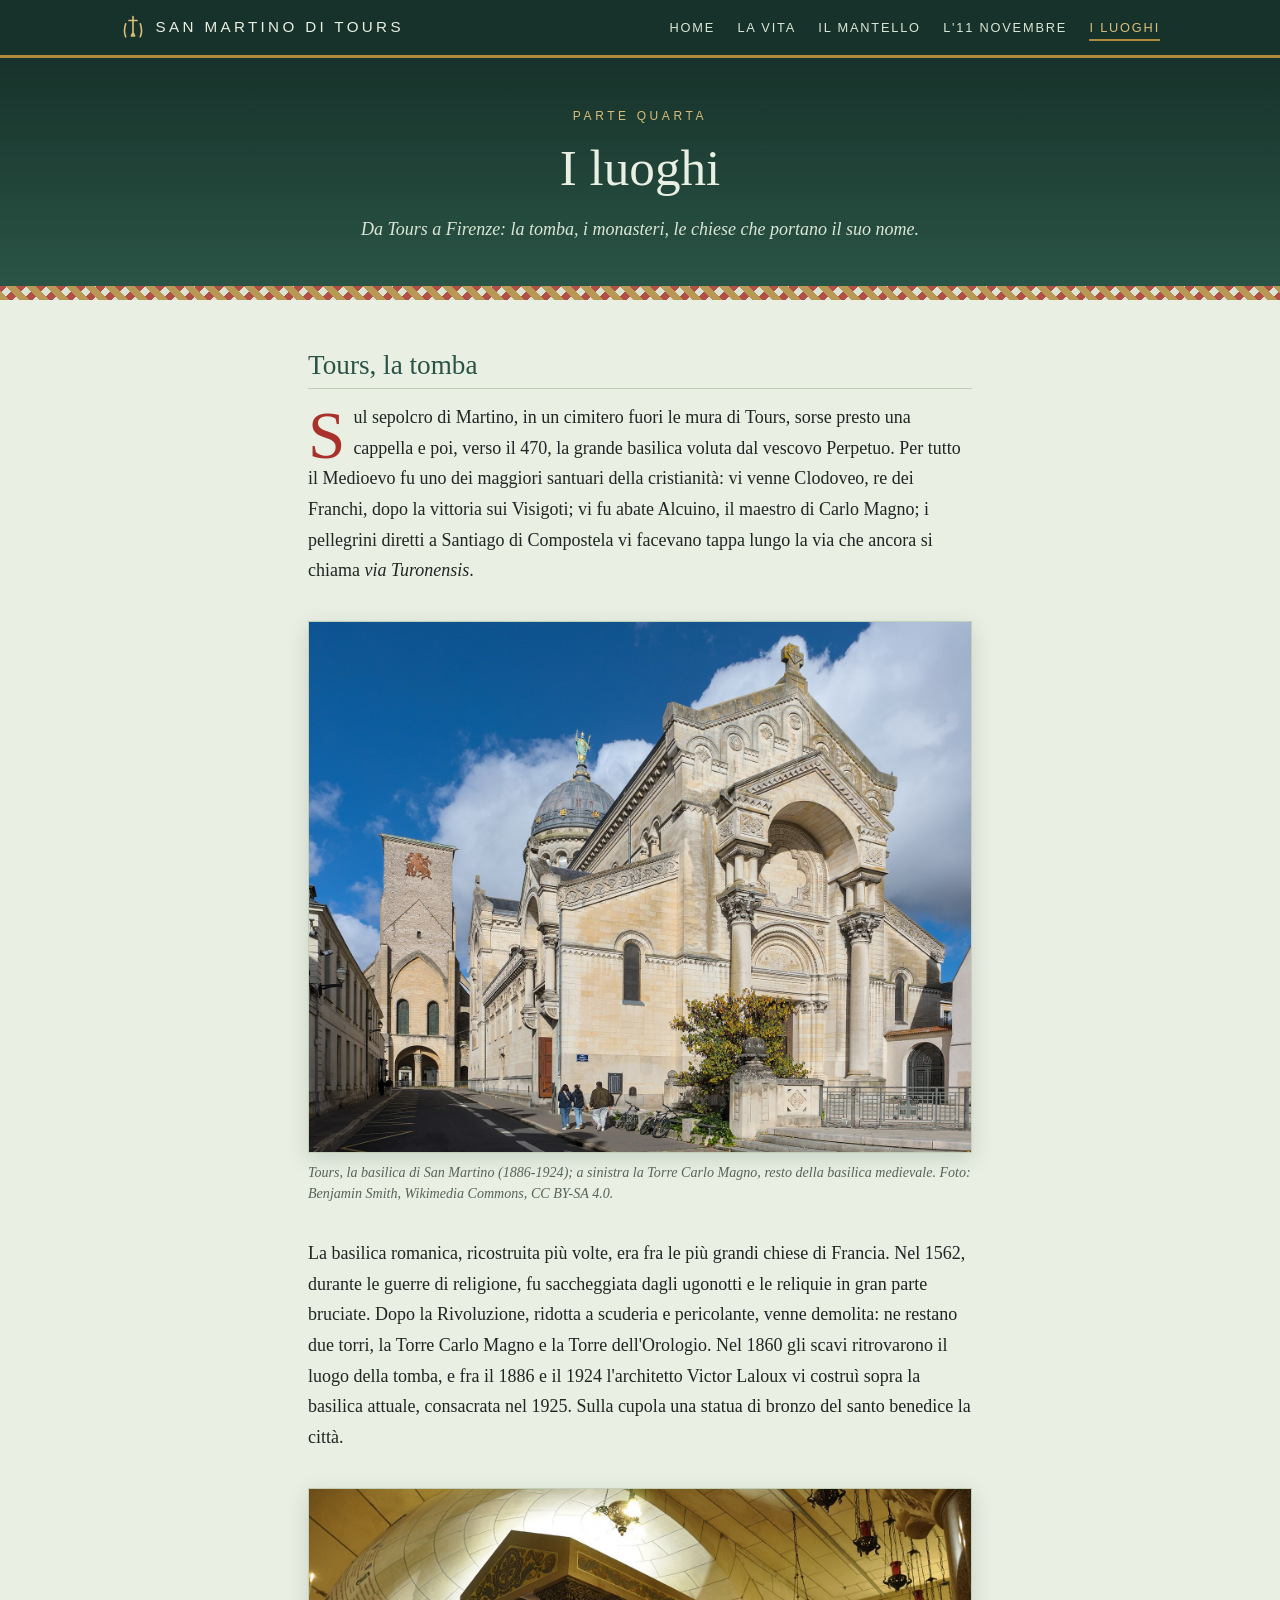
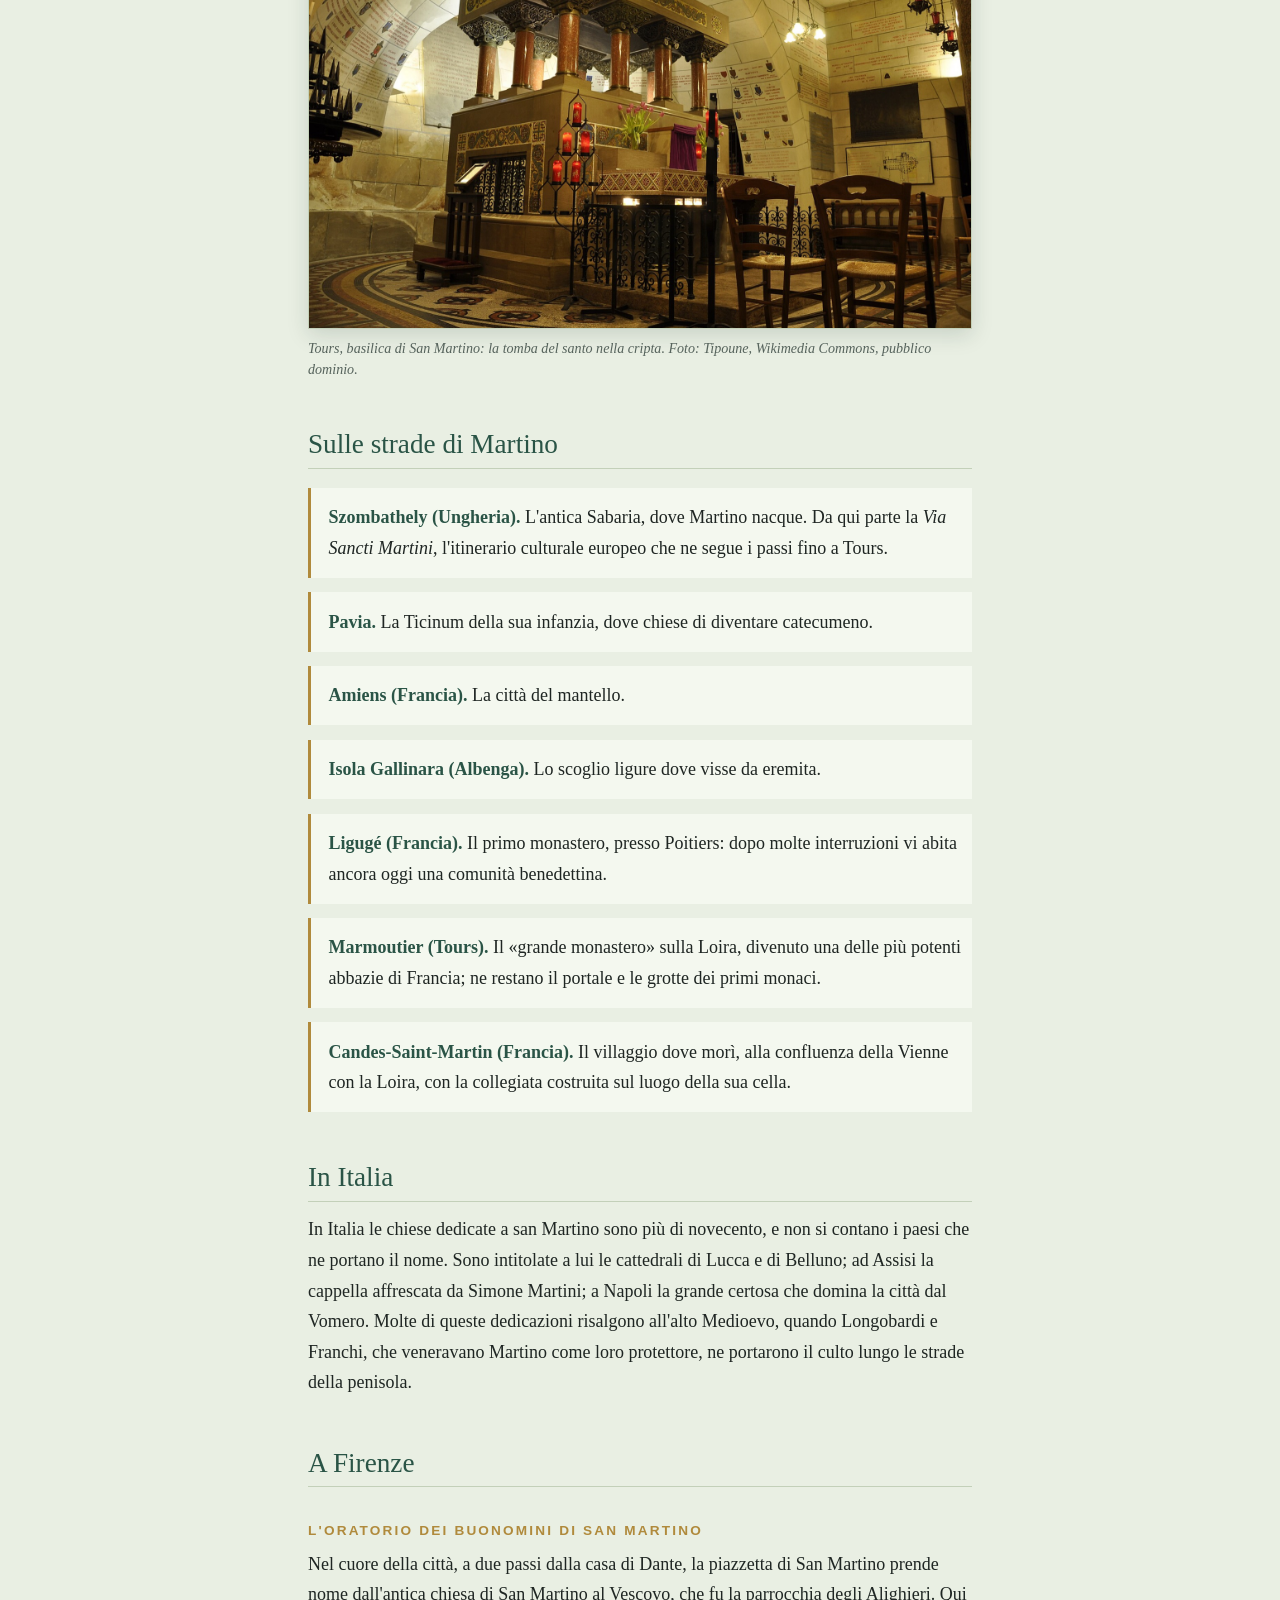
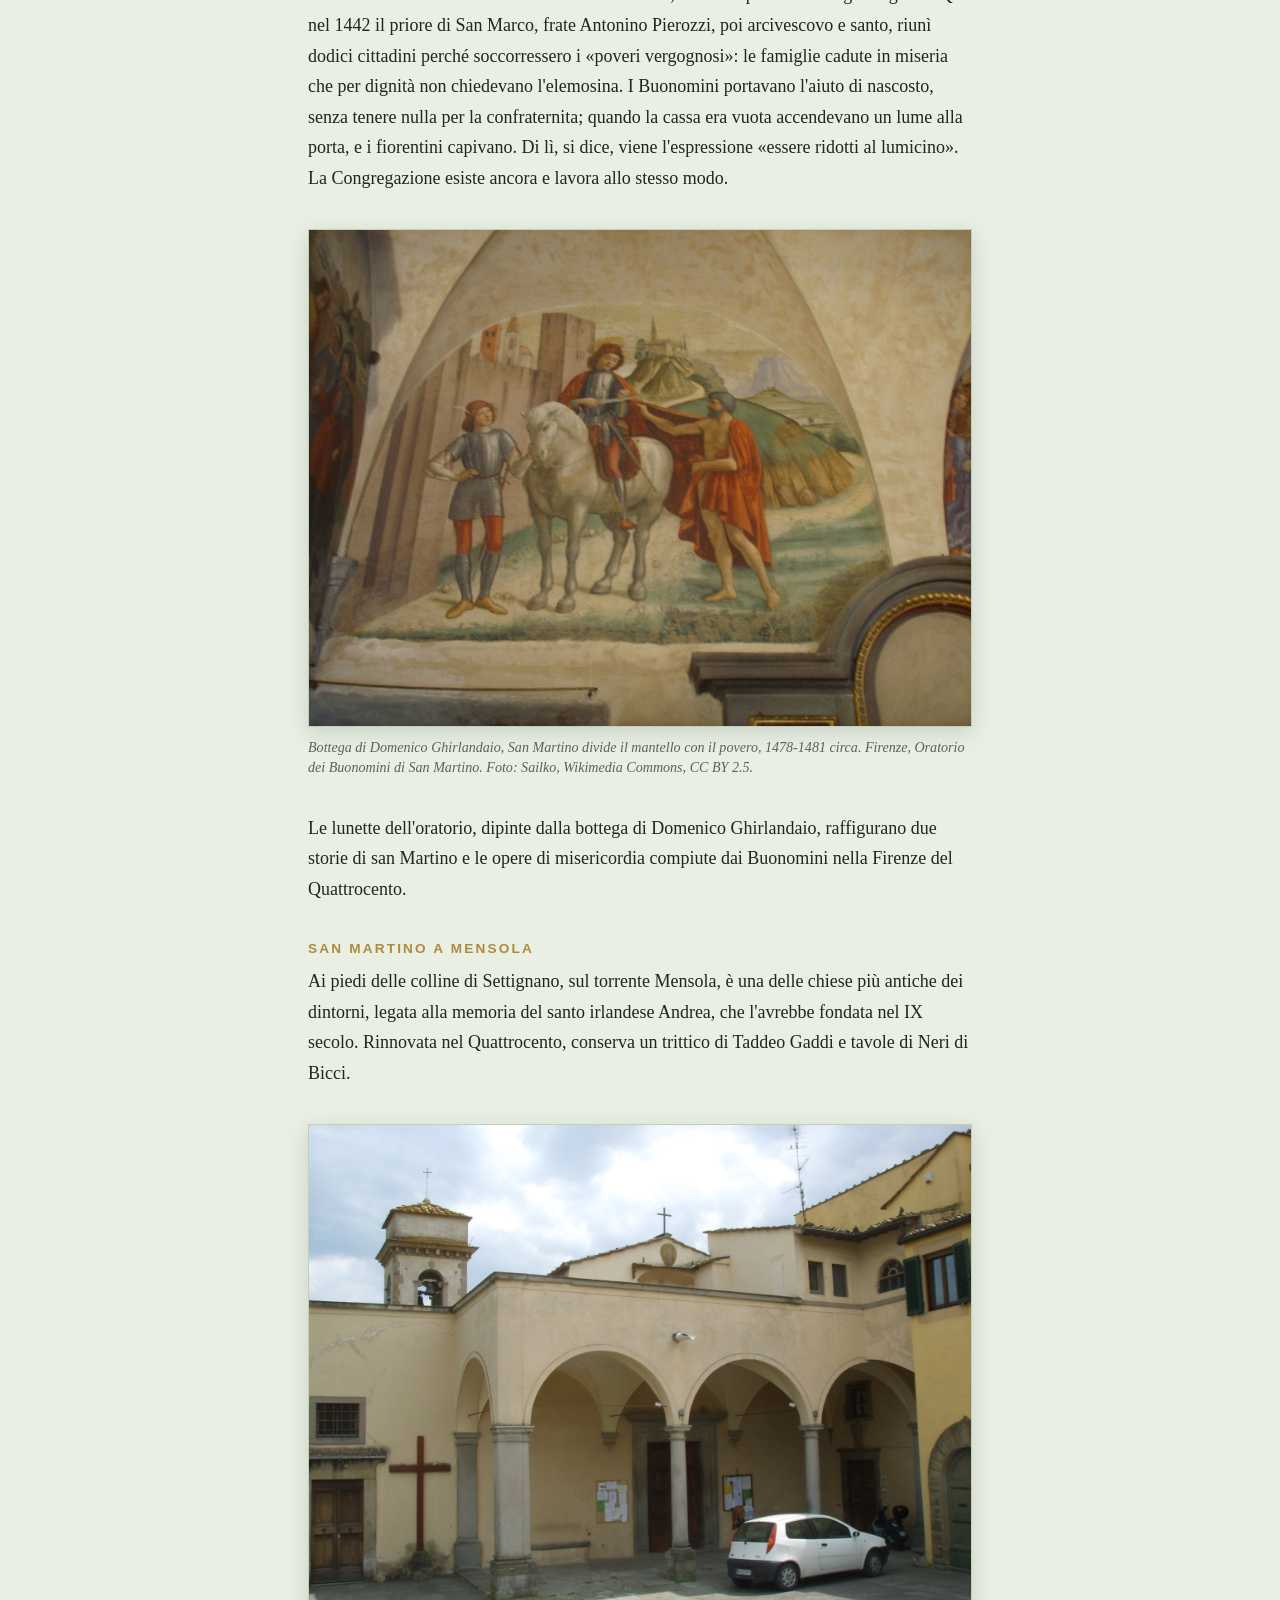
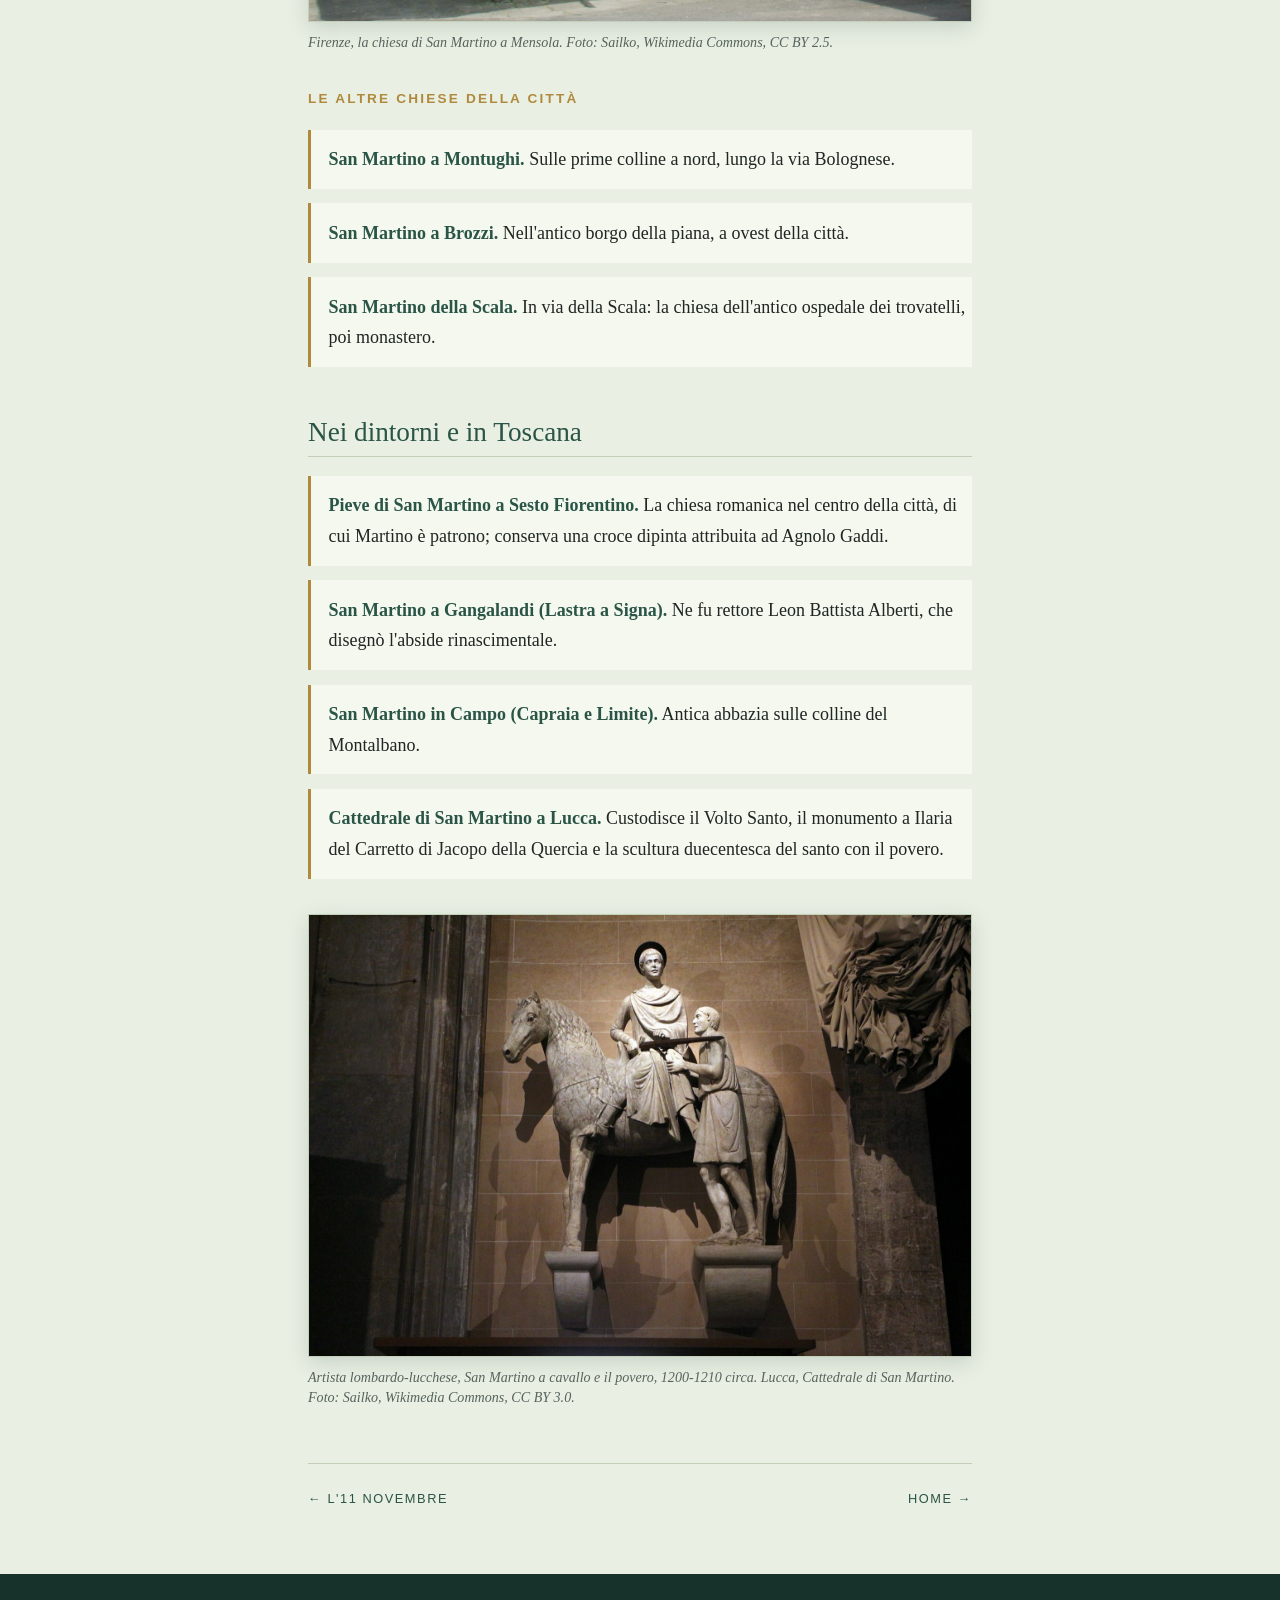
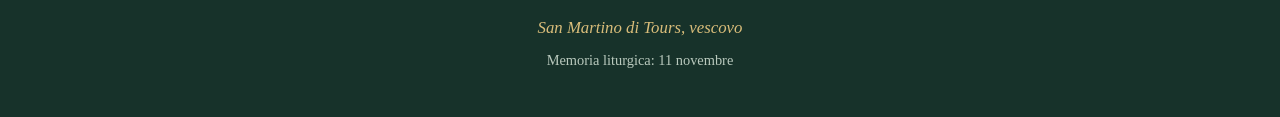
==== luoghi.html @ ebfe8b92 "Sito su san Martino di Tours Co-Authored-By: Claude Fable 5.2 <noreply@anthropic.com>" ====
<!DOCTYPE html>
<html lang="it">
<head>
<meta charset="utf-8">
<meta name="viewport" content="width=device-width, initial-scale=1">
<title>I luoghi · San Martino di Tours</title>
<meta name="description" content="I luoghi di san Martino: la basilica e la tomba a Tours, Ligugé, Marmoutier, Candes, e le chiese di San Martino a Firenze e in Toscana.">
<link rel="stylesheet" href="css/style.css">
</head>
<body>

<header class="testata">
  <div class="testata-interno">
    <a class="marchio" href="index.html">
      <svg viewBox="0 0 32 32" aria-hidden="true"><g fill="none" stroke="#d9bd7a" stroke-width="2" stroke-linecap="round" stroke-linejoin="round"><path d="M16 3v20M11 8h10M16 23l-2 4h4z"/><path d="M7 12c-2 6-2 11 0 16M25 12c2 6 2 11 0 16"/></g></svg>
      San Martino di Tours
    </a>
    <nav aria-label="Sezioni del sito">
      <ul class="menu">
        <li><a href="index.html">Home</a></li>
        <li><a href="vita.html">La vita</a></li>
        <li><a href="mantello.html">Il mantello</a></li>
        <li><a href="tradizioni.html">L'11 novembre</a></li>
        <li><a href="luoghi.html" aria-current="page">I luoghi</a></li>
      </ul>
    </nav>
  </div>
</header>

<main>
  <section class="titolo-pagina">
    <p class="sopratitolo">Parte quarta</p>
    <h1>I luoghi</h1>
    <p class="occhiello">Da Tours a Firenze: la tomba, i monasteri, le chiese che portano il suo nome.</p>
  </section>
  <div class="mosaico" aria-hidden="true"></div>

  <article class="colonna">

    <h2>Tours, la tomba</h2>
    <p class="capolettera">Sul sepolcro di Martino, in un cimitero fuori le mura di Tours, sorse
    presto una cappella e poi, verso il 470, la grande basilica voluta dal vescovo Perpetuo. Per
    tutto il Medioevo fu uno dei maggiori santuari della cristianità: vi venne Clodoveo, re dei
    Franchi, dopo la vittoria sui Visigoti; vi fu abate Alcuino, il maestro di Carlo Magno; i
    pellegrini diretti a Santiago di Compostela vi facevano tappa lungo la via che ancora si chiama
    <em>via Turonensis</em>.</p>
    <figure class="figura">
      <img src="img/basilica.jpg" width="1600" height="1280" loading="lazy"
        alt="Fotografia: la basilica in pietra chiara, con la cupola sormontata dalla statua del santo; a sinistra, in fondo alla via, la torre medievale.">
      <figcaption>Tours, la basilica di San Martino (1886-1924); a sinistra la Torre Carlo Magno, resto della basilica medievale. Foto: Benjamin Smith, Wikimedia Commons, CC BY-SA 4.0.</figcaption>
    </figure>
    <p>La basilica romanica, ricostruita più volte, era fra le più grandi chiese di Francia. Nel
    1562, durante le guerre di religione, fu saccheggiata dagli ugonotti e le reliquie in gran
    parte bruciate. Dopo la Rivoluzione, ridotta a scuderia e pericolante, venne demolita: ne
    restano due torri, la Torre Carlo Magno e la Torre dell'Orologio. Nel 1860 gli scavi
    ritrovarono il luogo della tomba, e fra il 1886 e il 1924 l'architetto Victor Laloux vi
    costruì sopra la basilica attuale, consacrata nel 1925. Sulla cupola una statua di bronzo del
    santo benedice la città.</p>
    <figure class="figura">
      <img src="img/tomba.jpg" width="1600" height="1062" loading="lazy"
        alt="Fotografia: la cripta della basilica, con il sepolcro del santo sotto un'edicola a colonne di granito, circondato da lumi rossi.">
      <figcaption>Tours, basilica di San Martino: la tomba del santo nella cripta. Foto: Tipoune, Wikimedia Commons, pubblico dominio.</figcaption>
    </figure>

    <h2>Sulle strade di Martino</h2>
    <ul class="luoghi">
      <li><strong>Szombathely (Ungheria).</strong> L'antica Sabaria, dove Martino nacque. Da qui
      parte la <em>Via Sancti Martini</em>, l'itinerario culturale europeo che ne segue i passi
      fino a Tours.</li>
      <li><strong>Pavia.</strong> La Ticinum della sua infanzia, dove chiese di diventare
      catecumeno.</li>
      <li><strong>Amiens (Francia).</strong> La città del mantello.</li>
      <li><strong>Isola Gallinara (Albenga).</strong> Lo scoglio ligure dove visse da eremita.</li>
      <li><strong>Ligugé (Francia).</strong> Il primo monastero, presso Poitiers: dopo molte
      interruzioni vi abita ancora oggi una comunità benedettina.</li>
      <li><strong>Marmoutier (Tours).</strong> Il «grande monastero» sulla Loira, divenuto una
      delle più potenti abbazie di Francia; ne restano il portale e le grotte dei primi monaci.</li>
      <li><strong>Candes-Saint-Martin (Francia).</strong> Il villaggio dove morì, alla confluenza
      della Vienne con la Loira, con la collegiata costruita sul luogo della sua cella.</li>
    </ul>

    <h2>In Italia</h2>
    <p>In Italia le chiese dedicate a san Martino sono più di novecento, e non si contano i
    paesi che ne portano il nome. Sono intitolate a lui le cattedrali di Lucca e di Belluno; ad
    Assisi la cappella affrescata da Simone Martini; a Napoli la grande certosa che domina la città
    dal Vomero. Molte di queste dedicazioni risalgono all'alto Medioevo, quando Longobardi e
    Franchi, che veneravano Martino come loro protettore, ne portarono il culto lungo le strade
    della penisola.</p>

    <h2>A Firenze</h2>
    <h3>L'Oratorio dei Buonomini di San Martino</h3>
    <p>Nel cuore della città, a due passi dalla casa di Dante, la piazzetta di San Martino prende
    nome dall'antica chiesa di San Martino al Vescovo, che fu la parrocchia degli Alighieri. Qui
    nel 1442 il priore di San Marco, frate Antonino Pierozzi, poi arcivescovo e santo, riunì dodici
    cittadini perché soccorressero i «poveri vergognosi»: le famiglie cadute in miseria che per
    dignità non chiedevano l'elemosina. I Buonomini portavano l'aiuto di nascosto, senza tenere
    nulla per la confraternita; quando la cassa era vuota accendevano un lume alla porta, e i
    fiorentini capivano. Di lì, si dice, viene l'espressione «essere ridotti al lumicino». La
    Congregazione esiste ancora e lavora allo stesso modo.</p>
    <figure class="figura">
      <img src="img/buonomini.jpg" width="1600" height="1200" loading="lazy"
        alt="Affresco in una lunetta: Martino a cavallo, davanti alle mura di una città, divide il mantello rosso con un povero; a sinistra un giovane scudiero.">
      <figcaption>Bottega di Domenico Ghirlandaio, <em>San Martino divide il mantello con il povero</em>, 1478-1481 circa. Firenze, Oratorio dei Buonomini di San Martino. Foto: Sailko, Wikimedia Commons, CC BY 2.5.</figcaption>
    </figure>
    <p>Le lunette dell'oratorio, dipinte dalla bottega di Domenico Ghirlandaio, raffigurano due
    storie di san Martino e le opere di misericordia compiute dai Buonomini nella Firenze del
    Quattrocento.</p>

    <h3>San Martino a Mensola</h3>
    <p>Ai piedi delle colline di Settignano, sul torrente Mensola, è una delle chiese più antiche
    dei dintorni, legata alla memoria del santo irlandese Andrea, che l'avrebbe fondata nel IX
    secolo. Rinnovata nel Quattrocento, conserva un trittico di Taddeo Gaddi e tavole di Neri di
    Bicci.</p>
    <figure class="figura">
      <img src="img/mensola.jpg" width="1600" height="1200" loading="lazy"
        alt="Fotografia: la facciata della chiesa, preceduta da un portico a tre arcate, con il piccolo campanile a sinistra.">
      <figcaption>Firenze, la chiesa di San Martino a Mensola. Foto: Sailko, Wikimedia Commons, CC BY 2.5.</figcaption>
    </figure>

    <h3>Le altre chiese della città</h3>
    <ul class="luoghi">
      <li><strong>San Martino a Montughi.</strong> Sulle prime colline a nord, lungo la via
      Bolognese.</li>
      <li><strong>San Martino a Brozzi.</strong> Nell'antico borgo della piana, a ovest della
      città.</li>
      <li><strong>San Martino della Scala.</strong> In via della Scala: la chiesa dell'antico
      ospedale dei trovatelli, poi monastero.</li>
    </ul>

    <h2>Nei dintorni e in Toscana</h2>
    <ul class="luoghi">
      <li><strong>Pieve di San Martino a Sesto Fiorentino.</strong> La chiesa romanica nel centro
      della città, di cui Martino è patrono; conserva una croce dipinta attribuita ad Agnolo
      Gaddi.</li>
      <li><strong>San Martino a Gangalandi (Lastra a Signa).</strong> Ne fu rettore Leon Battista
      Alberti, che disegnò l'abside rinascimentale.</li>
      <li><strong>San Martino in Campo (Capraia e Limite).</strong> Antica abbazia sulle colline
      del Montalbano.</li>
      <li><strong>Cattedrale di San Martino a Lucca.</strong> Custodisce il Volto Santo, il
      monumento a Ilaria del Carretto di Jacopo della Quercia e la scultura duecentesca del santo
      con il povero.</li>
    </ul>
    <figure class="figura">
      <img src="img/lucca.jpg" width="1600" height="1066" loading="lazy"
        alt="Gruppo scultoreo in pietra: Martino a cavallo taglia il mantello, che il povero in piedi accanto a lui tiene con le mani.">
      <figcaption>Artista lombardo-lucchese, <em>San Martino a cavallo e il povero</em>, 1200-1210 circa. Lucca, Cattedrale di San Martino. Foto: Sailko, Wikimedia Commons, CC BY 3.0.</figcaption>
    </figure>

    <nav class="prosegui" aria-label="Pagine vicine">
      <a href="tradizioni.html">← L'11 novembre</a>
      <a class="avanti" href="index.html">Home →</a>
    </nav>
  </article>
</main>

<footer class="piede">
  <p class="motto">San Martino di Tours, vescovo</p>
  <p>Memoria liturgica: 11 novembre</p>
</footer>

</body>
</html>
---- css/style.css ----
/* San Martino di Tours — foglio di stile
   Palette: verde bosco, rosso del mantello, oro; fondo verde salvia chiaro. */

:root {
  --carta: #e9efe3;
  --carta-2: #d9e3d0;
  --inchiostro: #1f2623;
  --tenue: #56635c;
  --verde: #2a5446;
  --verde-scuro: #17322a;
  --oro: #b08a3c;
  --oro-chiaro: #d9bd7a;
  --linea: #c3d0b9;
  --mantello: #a8322b;
  --serif: "Iowan Old Style", "Palatino Linotype", Palatino, "Book Antiqua", Georgia, serif;
  --maiuscole: "Optima", "Gill Sans", "Trebuchet MS", sans-serif;
}

* { box-sizing: border-box; }

html { scroll-behavior: smooth; }

body {
  margin: 0;
  background: var(--carta);
  color: var(--inchiostro);
  font-family: var(--serif);
  font-size: 1.125rem;
  line-height: 1.7;
  -webkit-font-smoothing: antialiased;
}

a { color: var(--verde); text-underline-offset: 3px; }
a:hover { color: var(--mantello); }

/* ---------- Testata ---------- */

.testata {
  background: var(--verde-scuro);
  color: var(--carta);
  border-bottom: 3px solid var(--oro);
}

.testata-interno {
  max-width: 1080px;
  margin: 0 auto;
  padding: 0.9rem 1.25rem;
  display: flex;
  flex-wrap: wrap;
  align-items: center;
  justify-content: space-between;
  gap: 0.5rem 2rem;
}

.marchio {
  color: var(--carta);
  text-decoration: none;
  font-family: var(--maiuscole);
  letter-spacing: 0.22em;
  text-transform: uppercase;
  font-size: 0.95rem;
  display: flex;
  align-items: center;
  gap: 0.6rem;
}
.marchio:hover { color: var(--oro-chiaro); }
.marchio svg { width: 26px; height: 26px; flex: none; }

.menu {
  display: flex;
  flex-wrap: wrap;
  gap: 0.25rem 1.4rem;
  list-style: none;
  margin: 0;
  padding: 0;
  font-family: var(--maiuscole);
  font-size: 0.8rem;
  letter-spacing: 0.14em;
  text-transform: uppercase;
}
.menu a {
  color: #dbe6d6;
  text-decoration: none;
  padding: 0.3rem 0;
  border-bottom: 2px solid transparent;
}
.menu a:hover,
.menu a[aria-current="page"] {
  color: var(--oro-chiaro);
  border-bottom-color: var(--oro);
}

/* ---------- Fascia a mosaico ---------- */

.mosaico {
  height: 14px;
  background:
    repeating-linear-gradient(45deg, var(--oro) 0 7px, transparent 7px 14px),
    repeating-linear-gradient(-45deg, var(--mantello) 0 7px, var(--carta-2) 7px 14px);
  opacity: 0.85;
}

/* ---------- Copertina (home) ---------- */

.copertina {
  background:
    radial-gradient(ellipse at 50% 0%, rgba(217, 189, 122, 0.22), transparent 60%),
    linear-gradient(var(--verde-scuro), var(--verde));
  color: var(--carta);
  text-align: center;
  padding: 4.5rem 1.25rem 4rem;
}
.copertina .sopratitolo {
  font-family: var(--maiuscole);
  letter-spacing: 0.3em;
  text-transform: uppercase;
  font-size: 0.8rem;
  color: var(--oro-chiaro);
  margin: 0 0 1.2rem;
}
.copertina h1 {
  font-size: clamp(2.6rem, 8vw, 5.2rem);
  line-height: 1.05;
  font-weight: 400;
  margin: 0;
  letter-spacing: 0.02em;
}
.copertina .date {
  font-style: italic;
  color: #dbe6d6;
  margin: 1rem 0 0;
}
.copertina blockquote {
  max-width: 40rem;
  margin: 2.5rem auto 0;
  padding-top: 2rem;
  border-top: 1px solid rgba(217, 189, 122, 0.5);
  font-size: 1.3rem;
  font-style: italic;
  line-height: 1.5;
}
.copertina cite {
  display: block;
  margin-top: 0.8rem;
  font-style: normal;
  font-family: var(--maiuscole);
  font-size: 0.75rem;
  letter-spacing: 0.16em;
  text-transform: uppercase;
  color: var(--oro-chiaro);
}

/* ---------- Titolo delle pagine interne ---------- */

.titolo-pagina {
  background: linear-gradient(var(--verde-scuro), var(--verde));
  color: var(--carta);
  padding: 3rem 1.25rem 2.6rem;
  text-align: center;
}
.titolo-pagina .sopratitolo {
  font-family: var(--maiuscole);
  letter-spacing: 0.3em;
  text-transform: uppercase;
  font-size: 0.75rem;
  color: var(--oro-chiaro);
  margin: 0 0 0.8rem;
}
.titolo-pagina h1 {
  font-size: clamp(2rem, 5.5vw, 3.2rem);
  font-weight: 400;
  line-height: 1.15;
  margin: 0;
}
.titolo-pagina p.occhiello {
  max-width: 38rem;
  margin: 1rem auto 0;
  font-style: italic;
  color: #dbe6d6;
}

/* ---------- Contenuto ---------- */

main { display: block; }

.colonna {
  max-width: 44rem;
  margin: 0 auto;
  padding: 3rem 1.25rem 4rem;
}
.larga { max-width: 1080px; }

.colonna h2 {
  font-size: 1.7rem;
  font-weight: 400;
  color: var(--verde);
  line-height: 1.25;
  margin: 3rem 0 0.8rem;
  padding-bottom: 0.4rem;
  border-bottom: 1px solid var(--linea);
}
.colonna h2:first-child { margin-top: 0; }
.colonna h3 {
  font-family: var(--maiuscole);
  font-size: 0.85rem;
  letter-spacing: 0.16em;
  text-transform: uppercase;
  color: var(--oro);
  margin: 2rem 0 0.4rem;
}
.colonna p { margin: 0 0 1.1rem; }

.capolettera::first-letter {
  float: left;
  font-size: 4.2rem;
  line-height: 0.82;
  padding: 0.35rem 0.5rem 0 0;
  color: var(--mantello);
}

.citazione {
  margin: 2rem 0;
  padding: 1.3rem 1.5rem;
  background: var(--carta-2);
  border-left: 4px solid var(--oro);
  font-style: italic;
}
.citazione p { margin: 0; }
.citazione .latino {
  display: block;
  font-size: 0.95rem;
  color: var(--tenue);
  margin-top: 0.6rem;
}
.citazione cite {
  display: block;
  margin-top: 0.7rem;
  font-style: normal;
  font-family: var(--maiuscole);
  font-size: 0.75rem;
  letter-spacing: 0.12em;
  text-transform: uppercase;
  color: var(--tenue);
}

.nota {
  margin: 2rem 0;
  padding: 1.2rem 1.4rem;
  border: 1px solid var(--linea);
  border-top: 3px solid var(--mantello);
  background: #f4f8ef;
  font-size: 1rem;
}
.nota h3 { margin-top: 0; }
.nota p:last-child, .nota ul:last-child { margin-bottom: 0; }
.nota ul { padding-left: 1.2rem; margin: 0 0 1rem; }
.nota li { margin-bottom: 0.4rem; }

/* ---------- Immagini ---------- */

.figura { margin: 2.2rem 0; }
.figura img {
  display: block;
  width: 100%;
  height: auto;
  border: 1px solid var(--linea);
  box-shadow: 0 6px 20px rgba(23, 50, 42, 0.15);
}
.figura figcaption {
  margin-top: 0.6rem;
  font-size: 0.88rem;
  line-height: 1.45;
  color: var(--tenue);
  font-style: italic;
}
.figura.stretta { max-width: 26rem; margin-left: auto; margin-right: auto; }
.figura.destra {
  float: right;
  width: 15rem;
  margin: 0.4rem 0 1rem 1.8rem;
}
.figura.destra img { border: 0; box-shadow: none; }
.figura.ampia { margin-top: 3rem; }

@media (max-width: 640px) {
  .figura.destra { float: none; width: 13rem; margin: 0 auto 1.5rem; }
}

.figura.media { max-width: 36rem; margin-left: auto; margin-right: auto; }

.coppia {
  display: grid;
  grid-template-columns: 1fr 1fr;
  gap: 1.2rem;
  align-items: start;
  margin: 2.2rem 0;
}
.coppia .figura { margin: 0; }
@media (max-width: 560px) { .coppia { grid-template-columns: 1fr; } }

.versi {
  margin: 2rem auto;
  padding: 1.4rem 1.6rem;
  max-width: 24rem;
  background: var(--carta-2);
  border-left: 4px solid var(--mantello);
  font-style: italic;
  line-height: 1.55;
}
.versi p { margin: 0 0 1rem; }
.versi p:last-of-type { margin-bottom: 0; }
.versi cite {
  display: block;
  margin-top: 0.9rem;
  font-style: normal;
  font-family: var(--maiuscole);
  font-size: 0.75rem;
  letter-spacing: 0.12em;
  text-transform: uppercase;
  color: var(--tenue);
}

.luoghi { list-style: none; margin: 1.2rem 0 2rem; padding: 0; }
.luoghi li {
  padding: 0.9rem 0 0.9rem 1.1rem;
  border-left: 3px solid var(--oro);
  margin-bottom: 0.9rem;
  background: #f4f8ef;
}
.luoghi strong { color: var(--verde); }

/* ---------- Schede (home) ---------- */

.schede {
  display: grid;
  grid-template-columns: repeat(auto-fit, minmax(230px, 1fr));
  gap: 1.25rem;
  margin: 2.5rem 0 0;
}
.scheda {
  display: block;
  padding: 1.5rem 1.4rem 1.6rem;
  background: #f4f8ef;
  border: 1px solid var(--linea);
  border-top: 3px solid var(--oro);
  color: inherit;
  text-decoration: none;
  transition: transform 0.15s ease, box-shadow 0.15s ease;
}
.scheda:hover {
  color: inherit;
  transform: translateY(-3px);
  box-shadow: 0 8px 22px rgba(23, 50, 42, 0.13);
}
.scheda .numero {
  font-family: var(--maiuscole);
  font-size: 0.75rem;
  letter-spacing: 0.2em;
  color: var(--oro);
}
.scheda h2 {
  border: 0;
  margin: 0.3rem 0 0.5rem;
  padding: 0;
  font-size: 1.4rem;
}
.scheda p { margin: 0; font-size: 1rem; line-height: 1.55; color: var(--tenue); }

.dati {
  display: grid;
  grid-template-columns: repeat(auto-fit, minmax(170px, 1fr));
  gap: 1rem;
  margin: 3rem 0 0;
  padding: 1.6rem 0;
  border-top: 1px solid var(--linea);
  border-bottom: 1px solid var(--linea);
  text-align: center;
}
.dati dt {
  font-family: var(--maiuscole);
  font-size: 0.7rem;
  letter-spacing: 0.18em;
  text-transform: uppercase;
  color: var(--tenue);
}
.dati dd { margin: 0.2rem 0 0; font-size: 1.15rem; color: var(--verde); }

/* ---------- Cronologia ---------- */

.cronologia {
  list-style: none;
  margin: 1.5rem 0 2rem;
  padding: 0;
  border-left: 2px solid var(--oro);
}
.cronologia li {
  position: relative;
  padding: 0 0 1.3rem 1.6rem;
}
.cronologia li::before {
  content: "";
  position: absolute;
  left: -7px;
  top: 0.55rem;
  width: 12px;
  height: 12px;
  background: var(--carta);
  border: 2px solid var(--verde);
  transform: rotate(45deg);
}
.cronologia li.martino::before { background: var(--mantello); border-color: var(--mantello); }
.cronologia .anno {
  display: block;
  font-family: var(--maiuscole);
  font-size: 0.85rem;
  letter-spacing: 0.14em;
  color: var(--verde);
  font-weight: 600;
}

/* ---------- Navigazione fra le pagine ---------- */

.prosegui {
  display: flex;
  justify-content: space-between;
  flex-wrap: wrap;
  gap: 1rem;
  margin-top: 3.5rem;
  padding-top: 1.5rem;
  border-top: 1px solid var(--linea);
  font-family: var(--maiuscole);
  font-size: 0.8rem;
  letter-spacing: 0.12em;
  text-transform: uppercase;
}
.prosegui a { text-decoration: none; }
.prosegui .avanti { margin-left: auto; }

/* ---------- Piè di pagina ---------- */

.piede {
  background: var(--verde-scuro);
  color: #b9c9bd;
  text-align: center;
  padding: 2.2rem 1.25rem 2.5rem;
  font-size: 0.9rem;
}
.piede p { margin: 0.3rem 0; }
.piede .motto {
  font-style: italic;
  color: var(--oro-chiaro);
  font-size: 1.05rem;
}

@media (max-width: 640px) {
  body { font-size: 1.05rem; }
  .testata-interno { justify-content: center; text-align: center; }
  .menu { justify-content: center; }
  .copertina { padding: 3rem 1.25rem; }
  .copertina blockquote { font-size: 1.15rem; }
}

@media print {
  .testata, .mosaico, .prosegui, .piede { display: none; }
  .copertina, .titolo-pagina { background: none; color: #000; padding: 1rem 0; }
  body { background: #fff; }
}
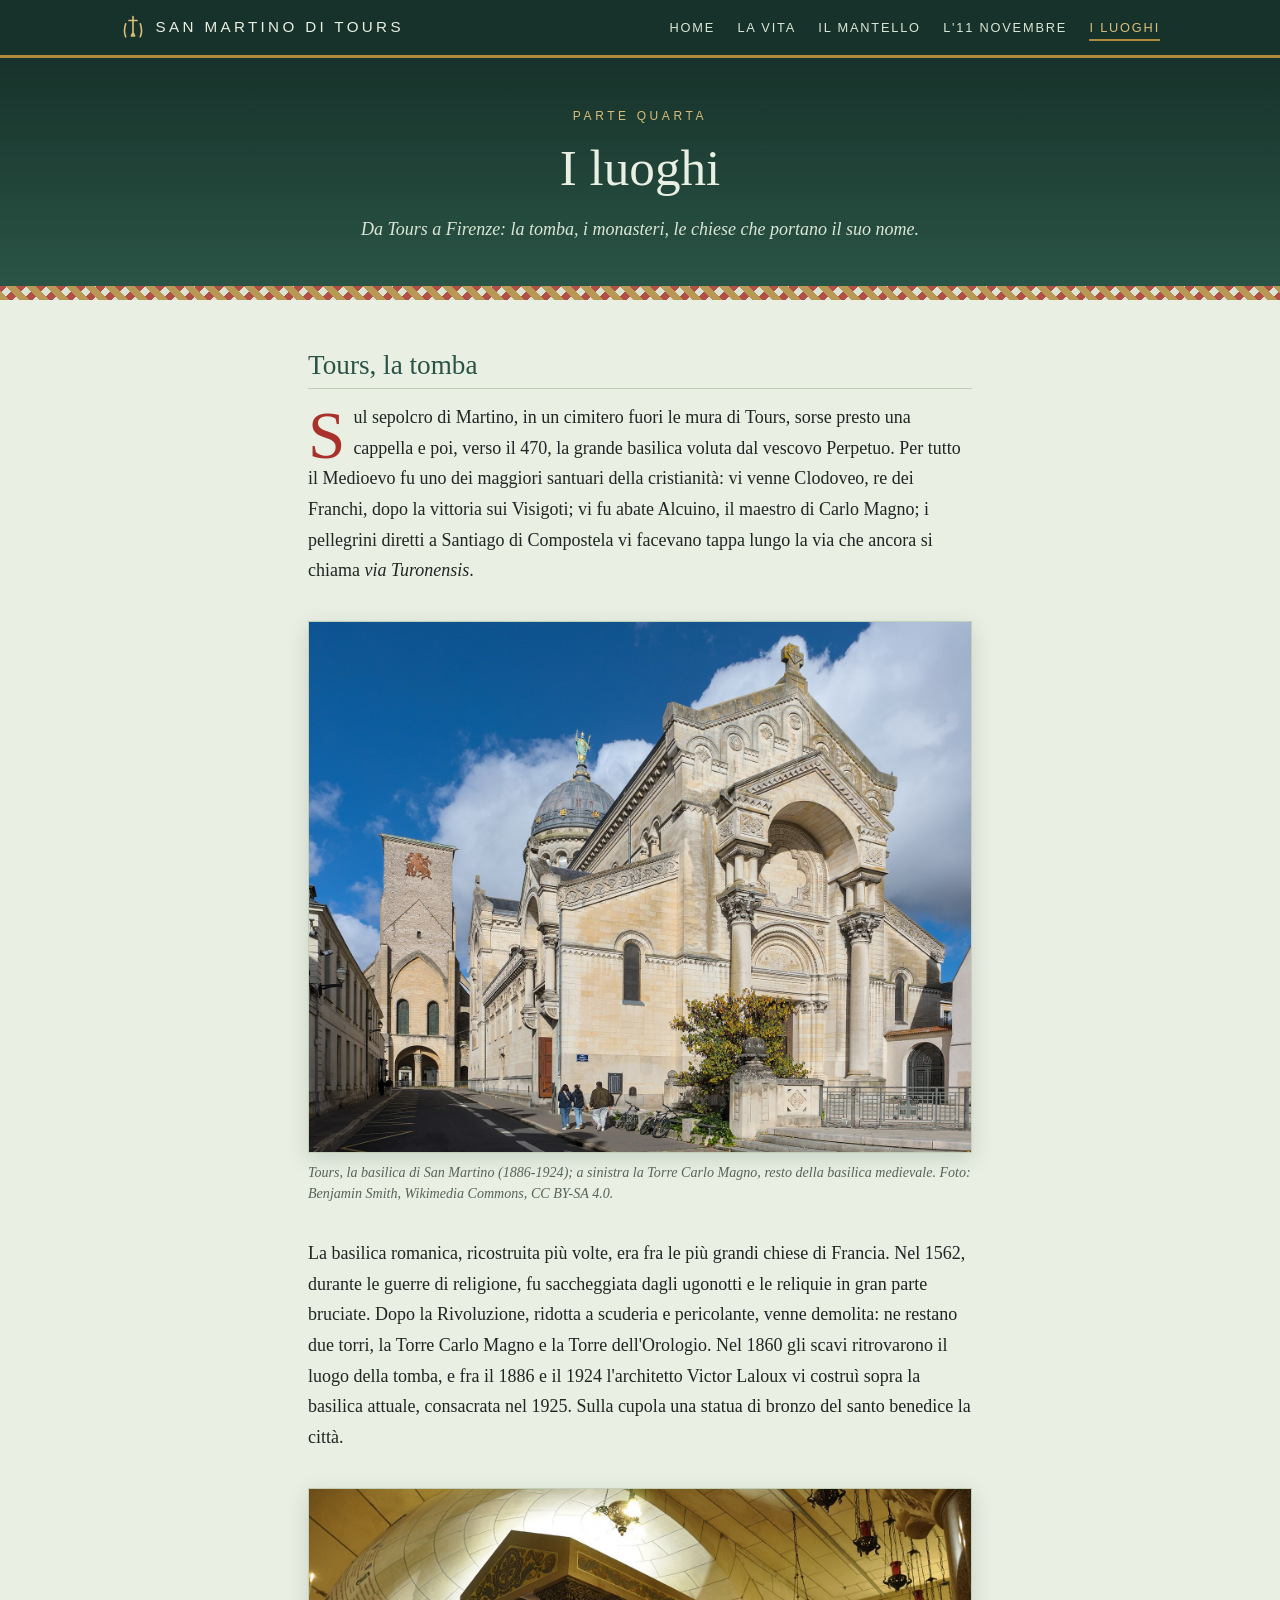
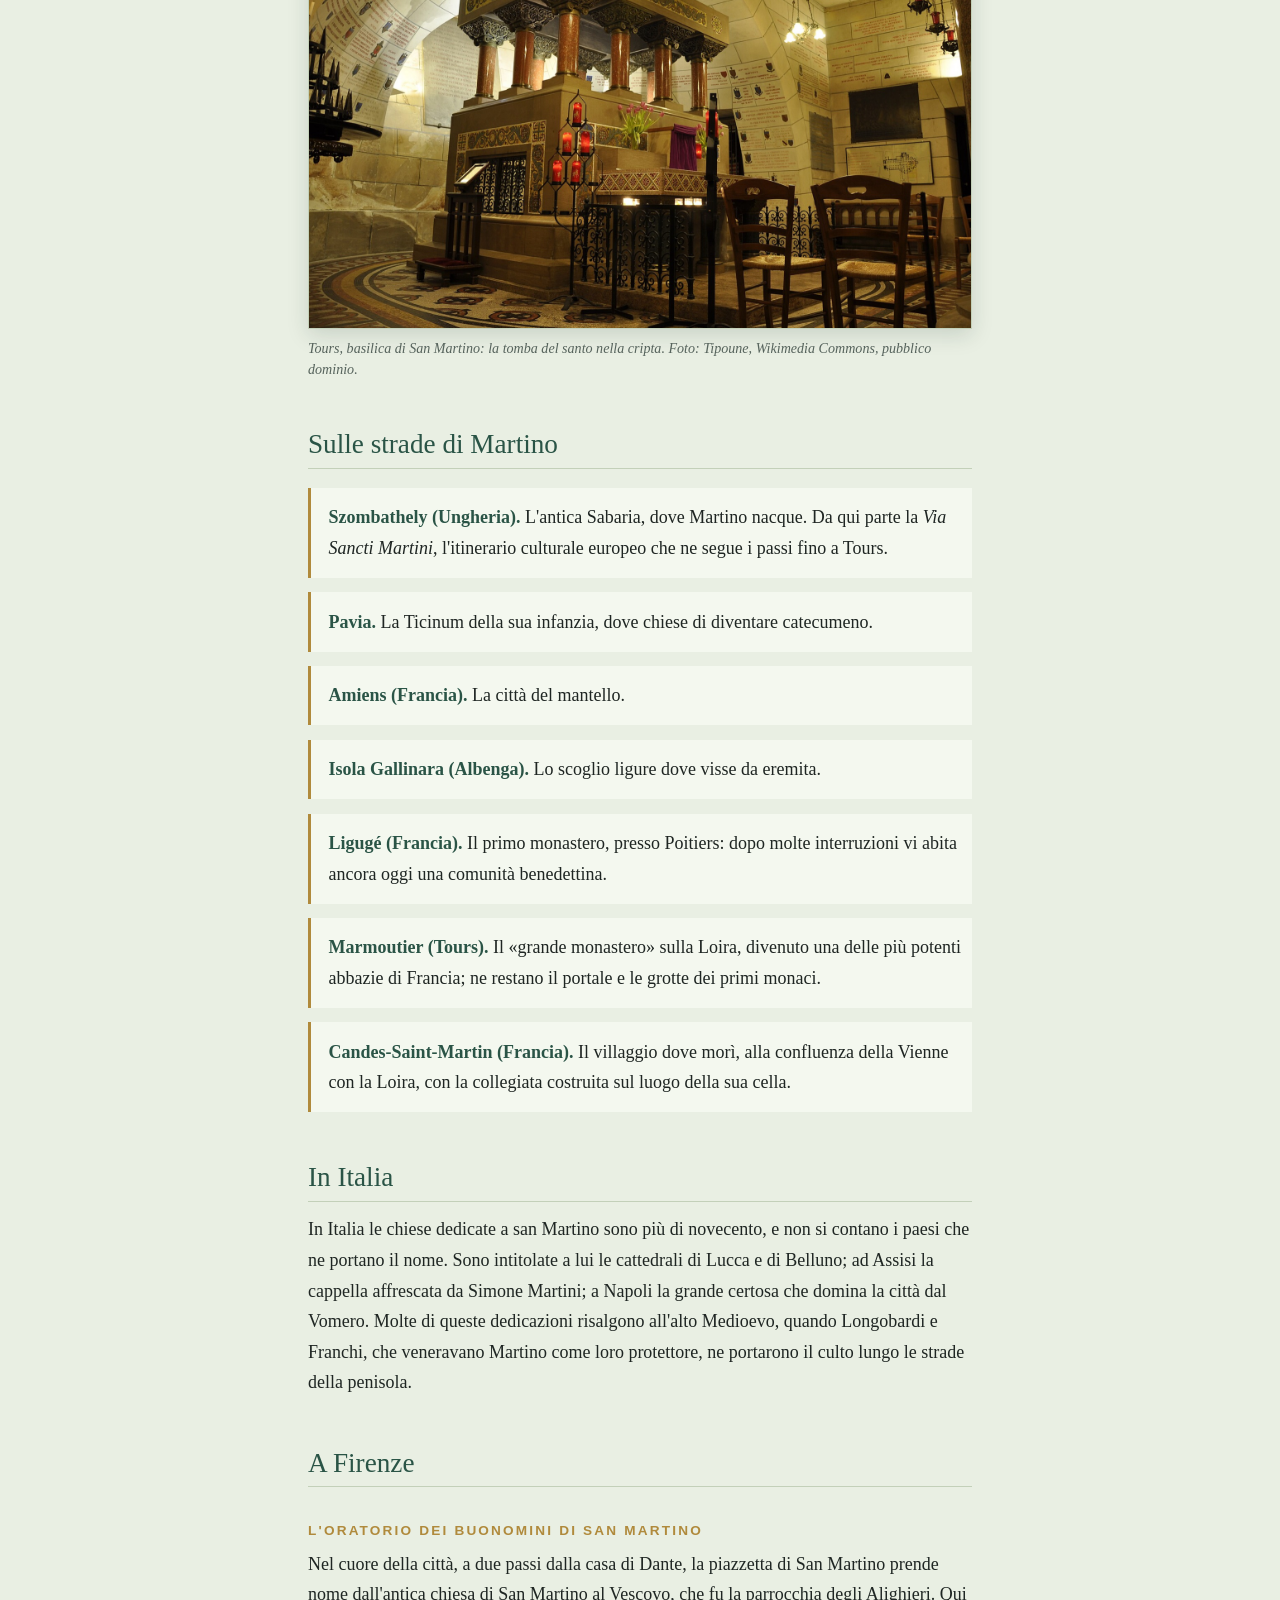
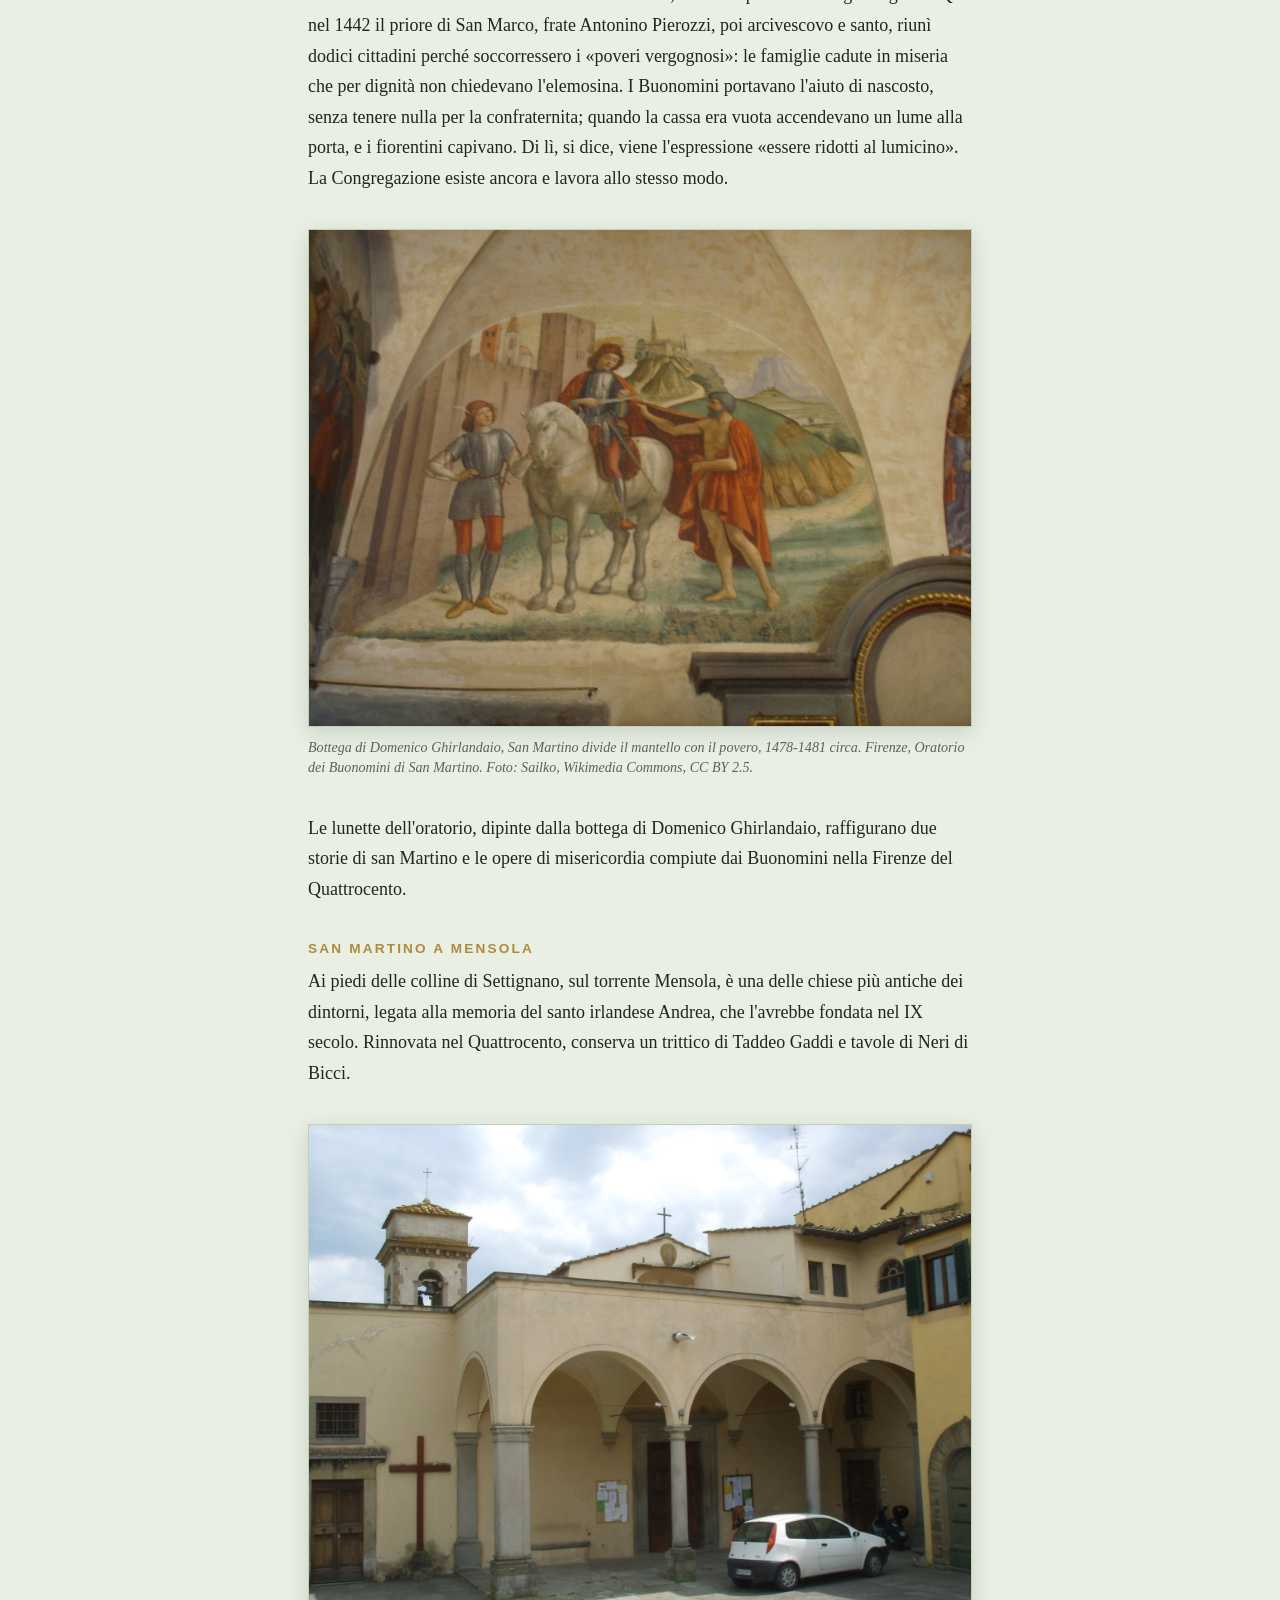
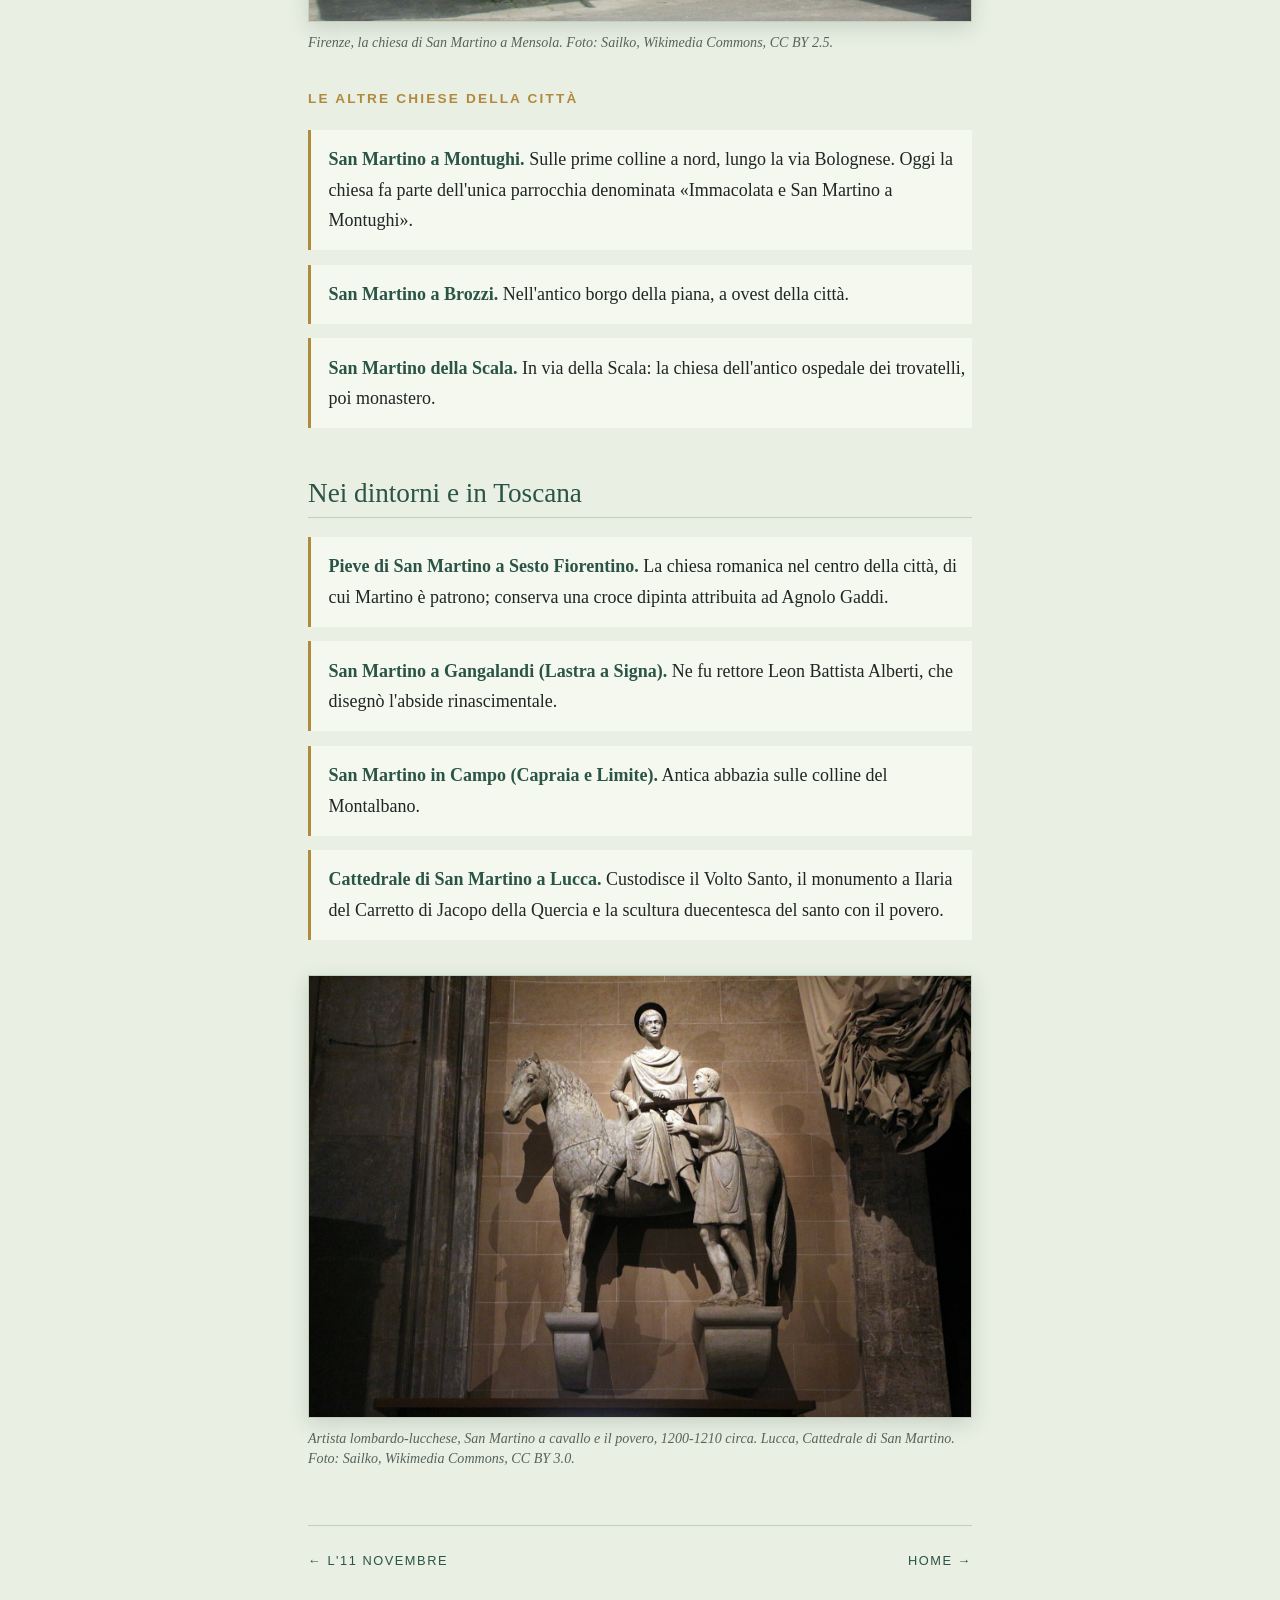
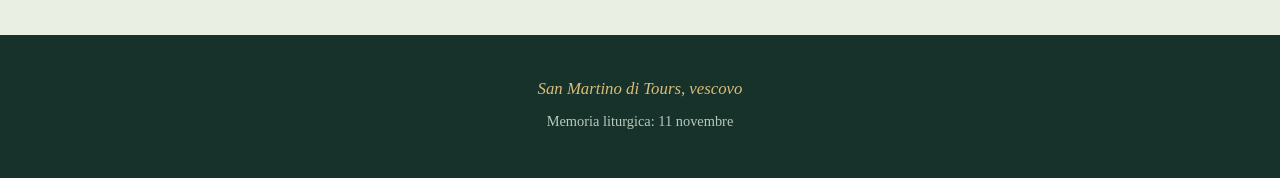
==== commit 84d58332: "Luoghi: Montughi, parrocchia Immacolata e San Martino Co-Authored-By: Claude Fable 5.2 <noreply@anth" ====
--- a/luoghi.html
+++ b/luoghi.html
@@ -120,7 +120,8 @@
     <h3>Le altre chiese della città</h3>
     <ul class="luoghi">
       <li><strong>San Martino a Montughi.</strong> Sulle prime colline a nord, lungo la via
-      Bolognese.</li>
+      Bolognese. Oggi la chiesa fa parte dell'unica parrocchia denominata «Immacolata e San
+      Martino a Montughi».</li>
       <li><strong>San Martino a Brozzi.</strong> Nell'antico borgo della piana, a ovest della
       città.</li>
       <li><strong>San Martino della Scala.</strong> In via della Scala: la chiesa dell'antico
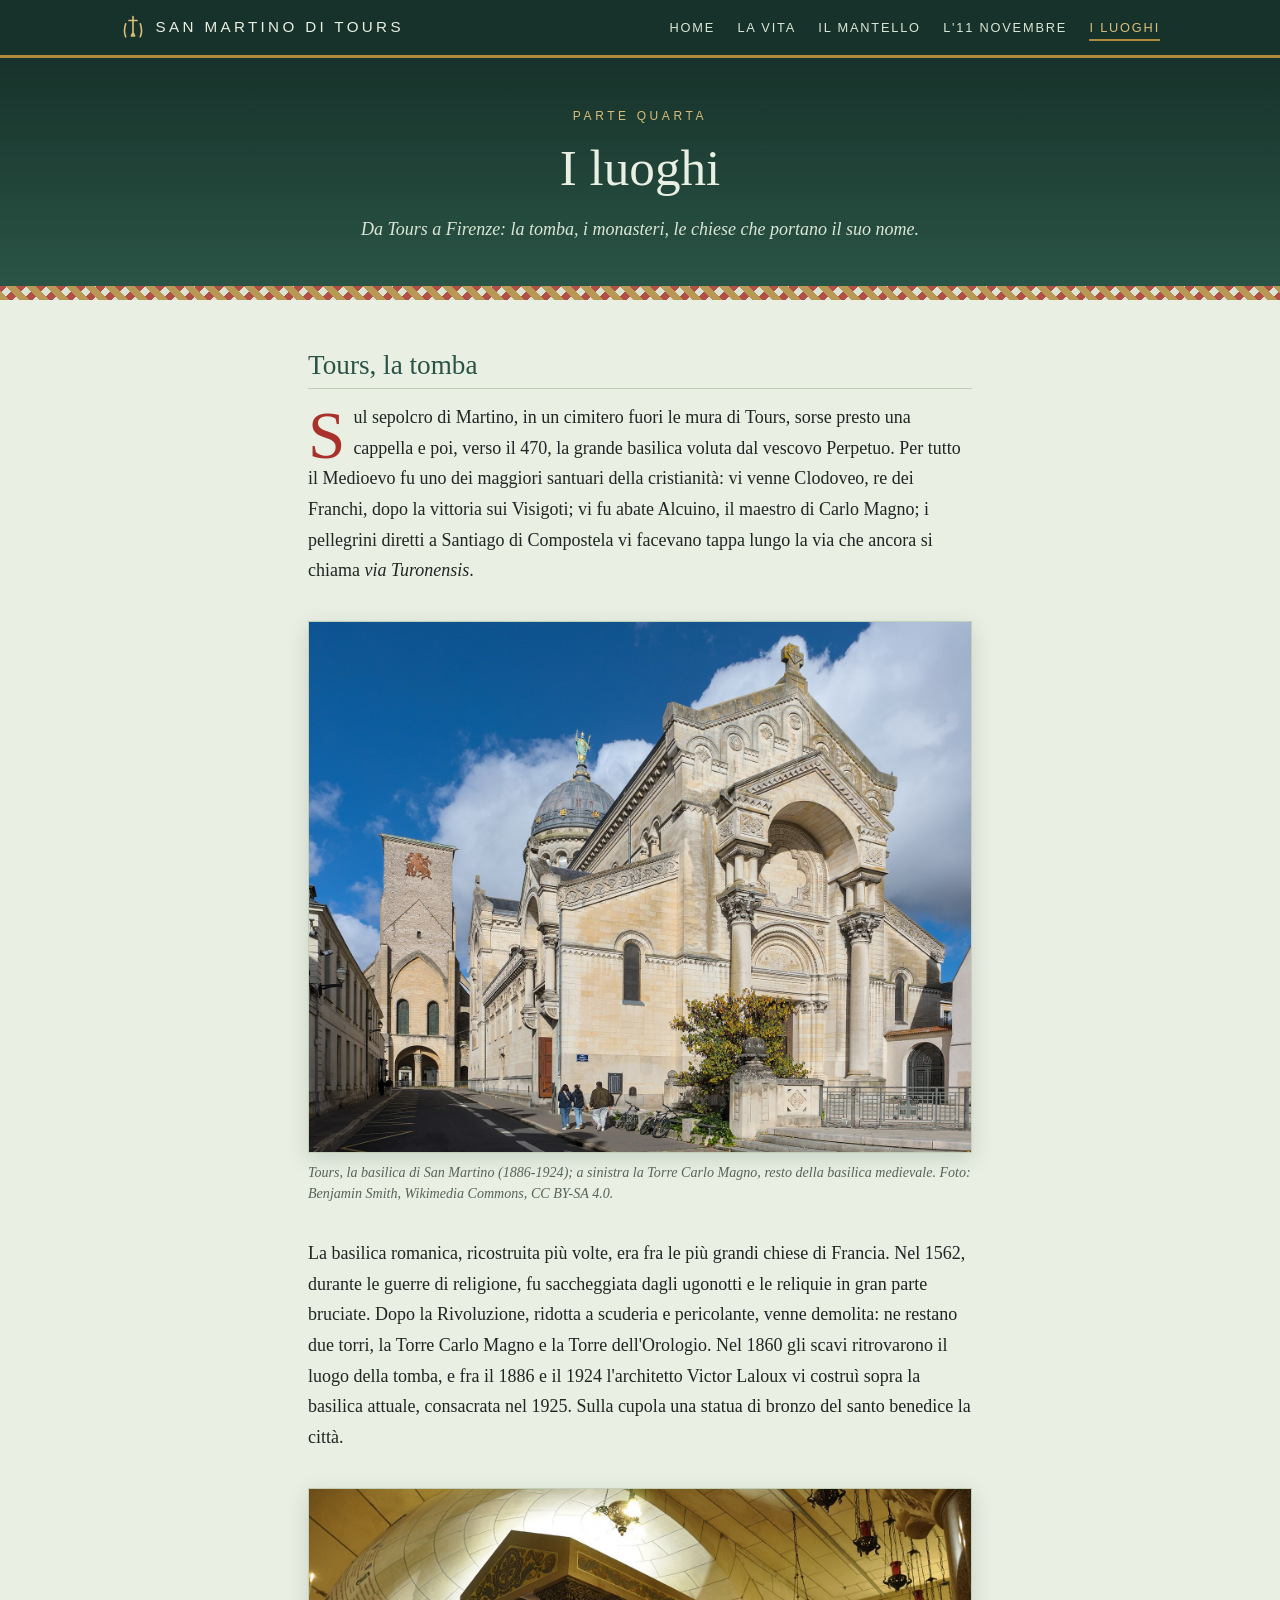
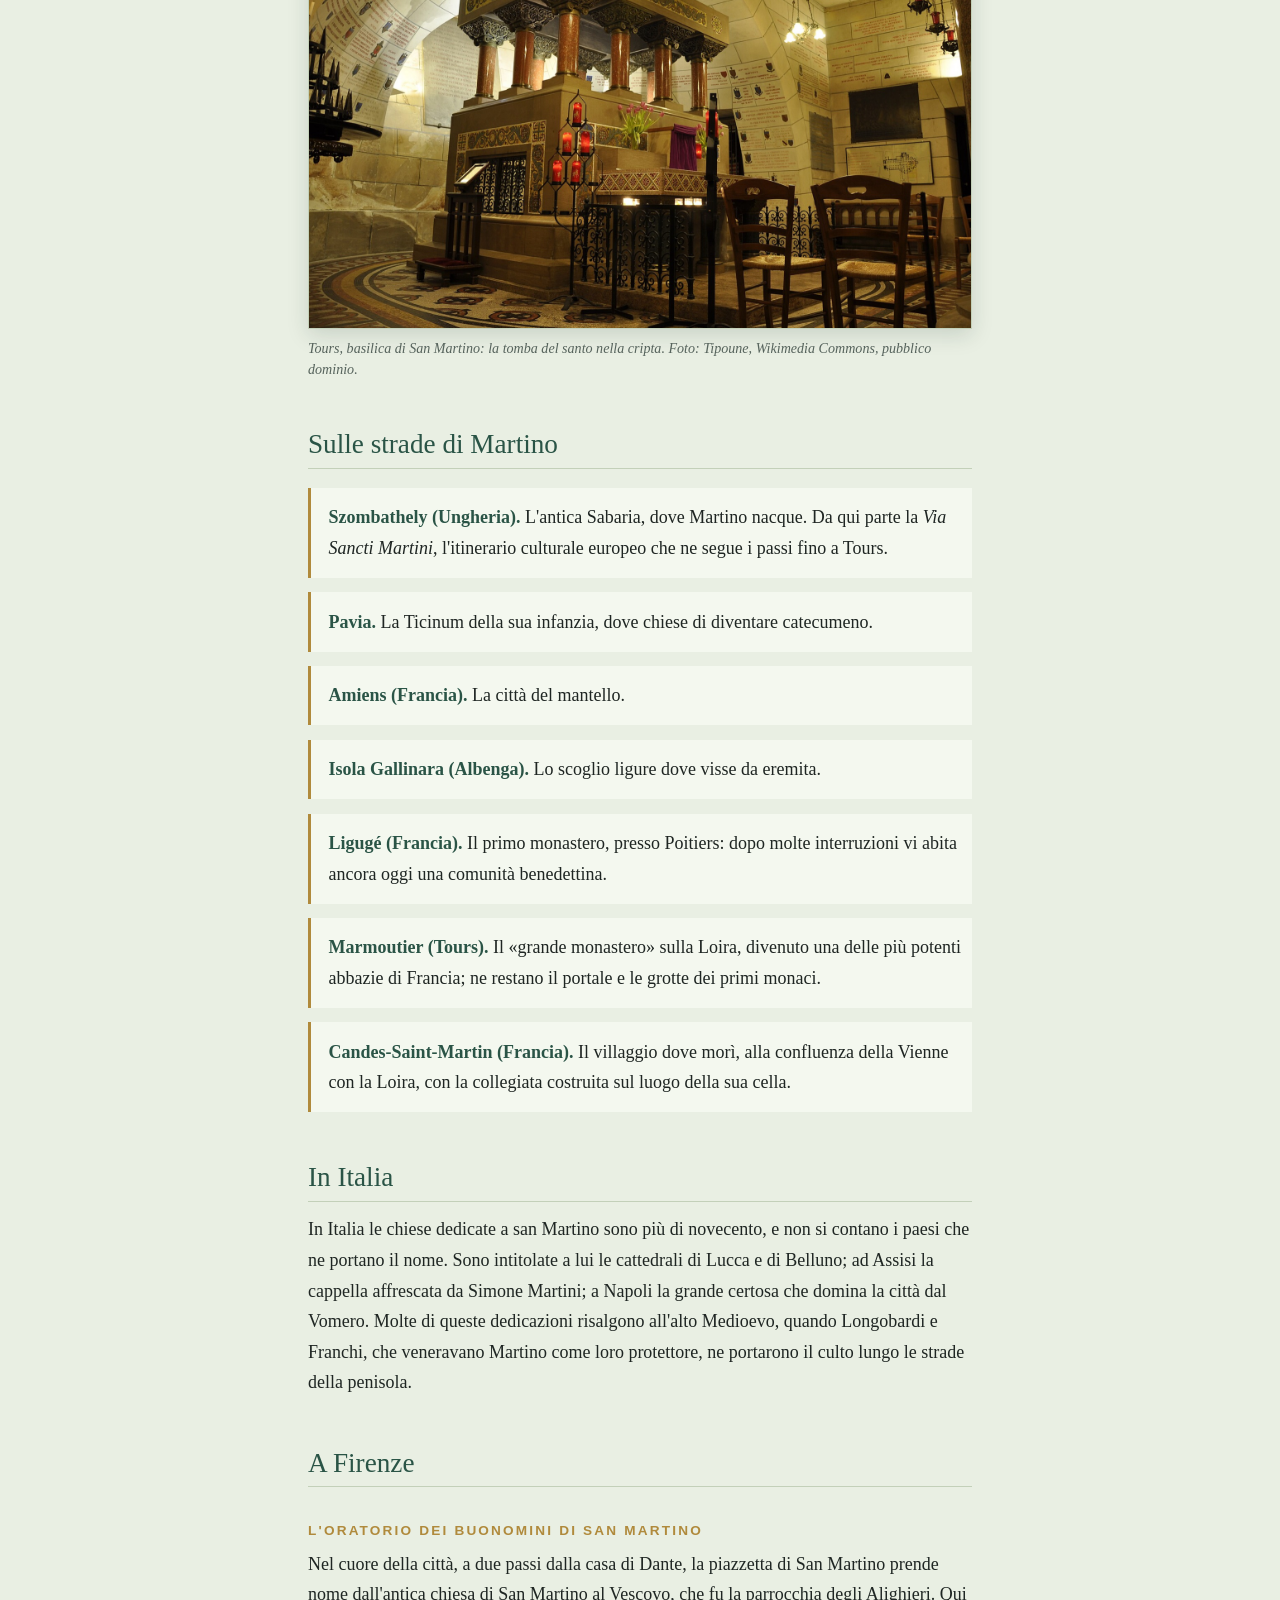
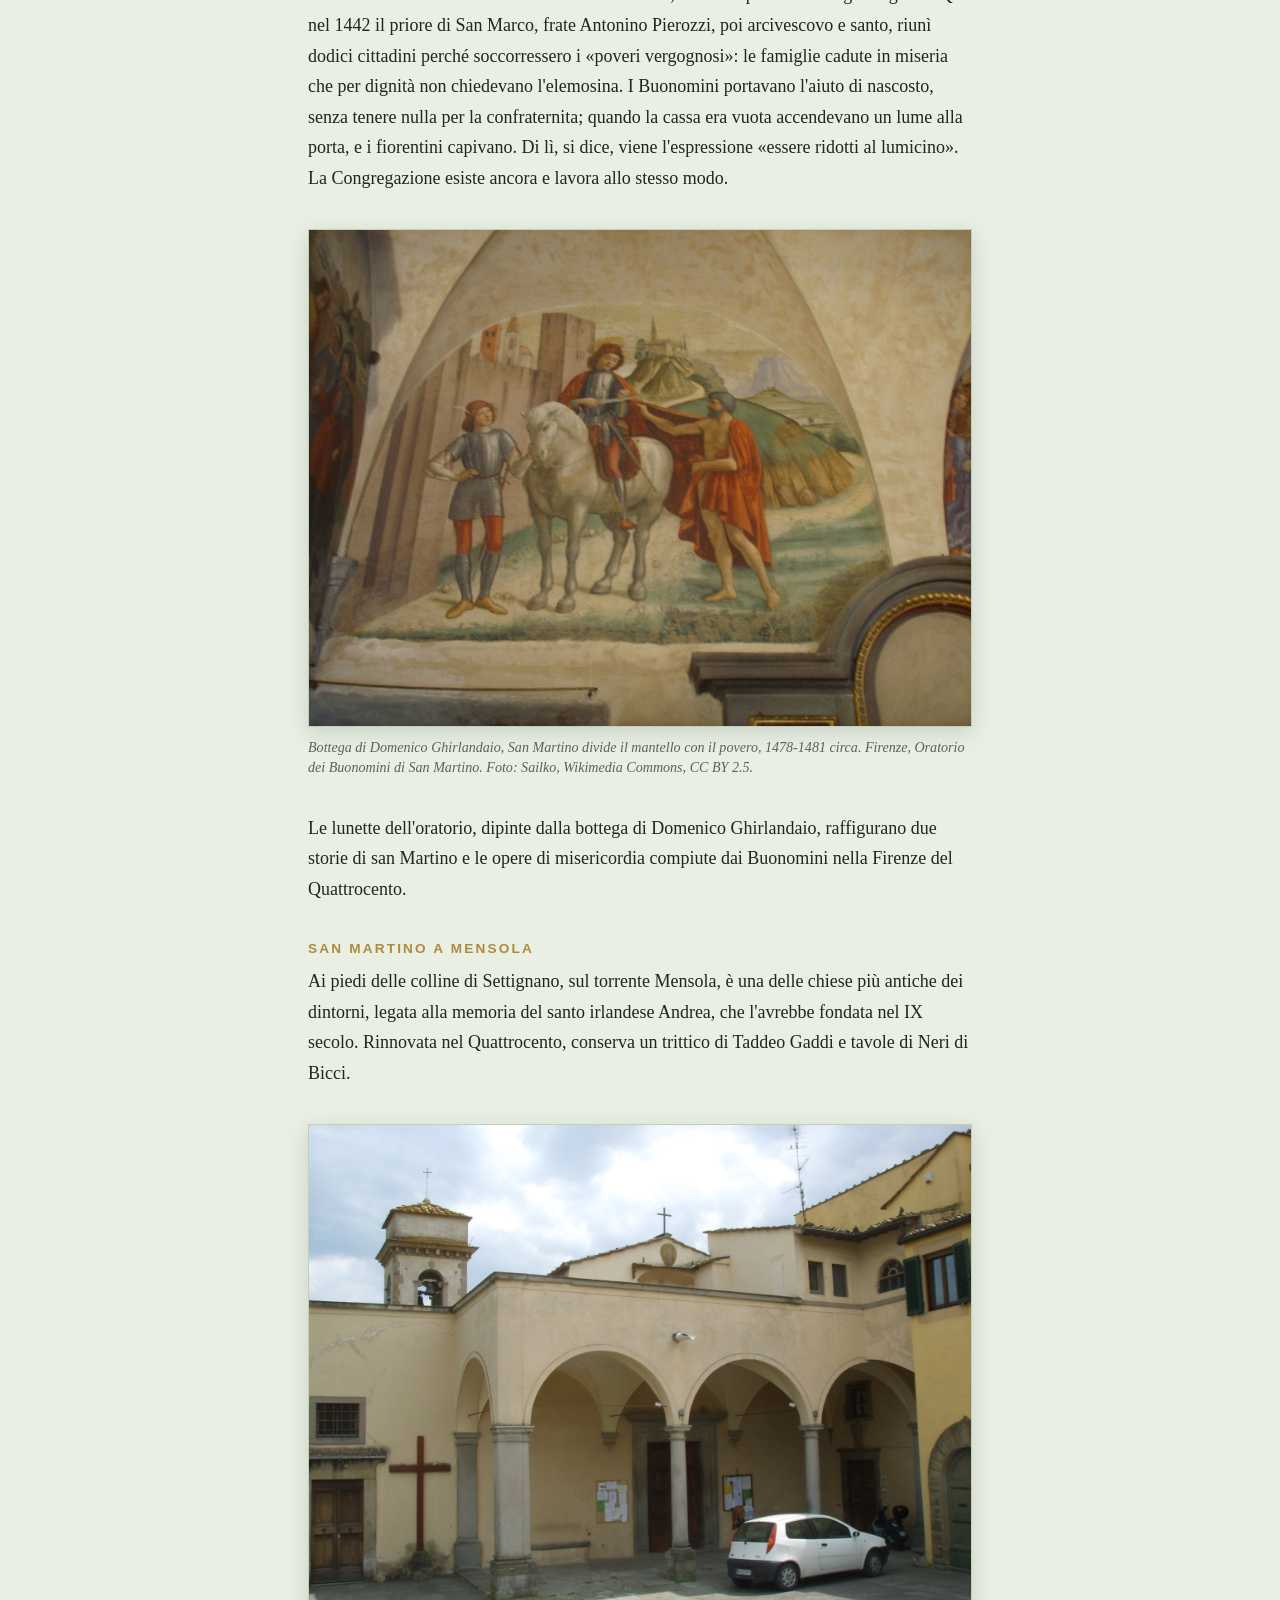
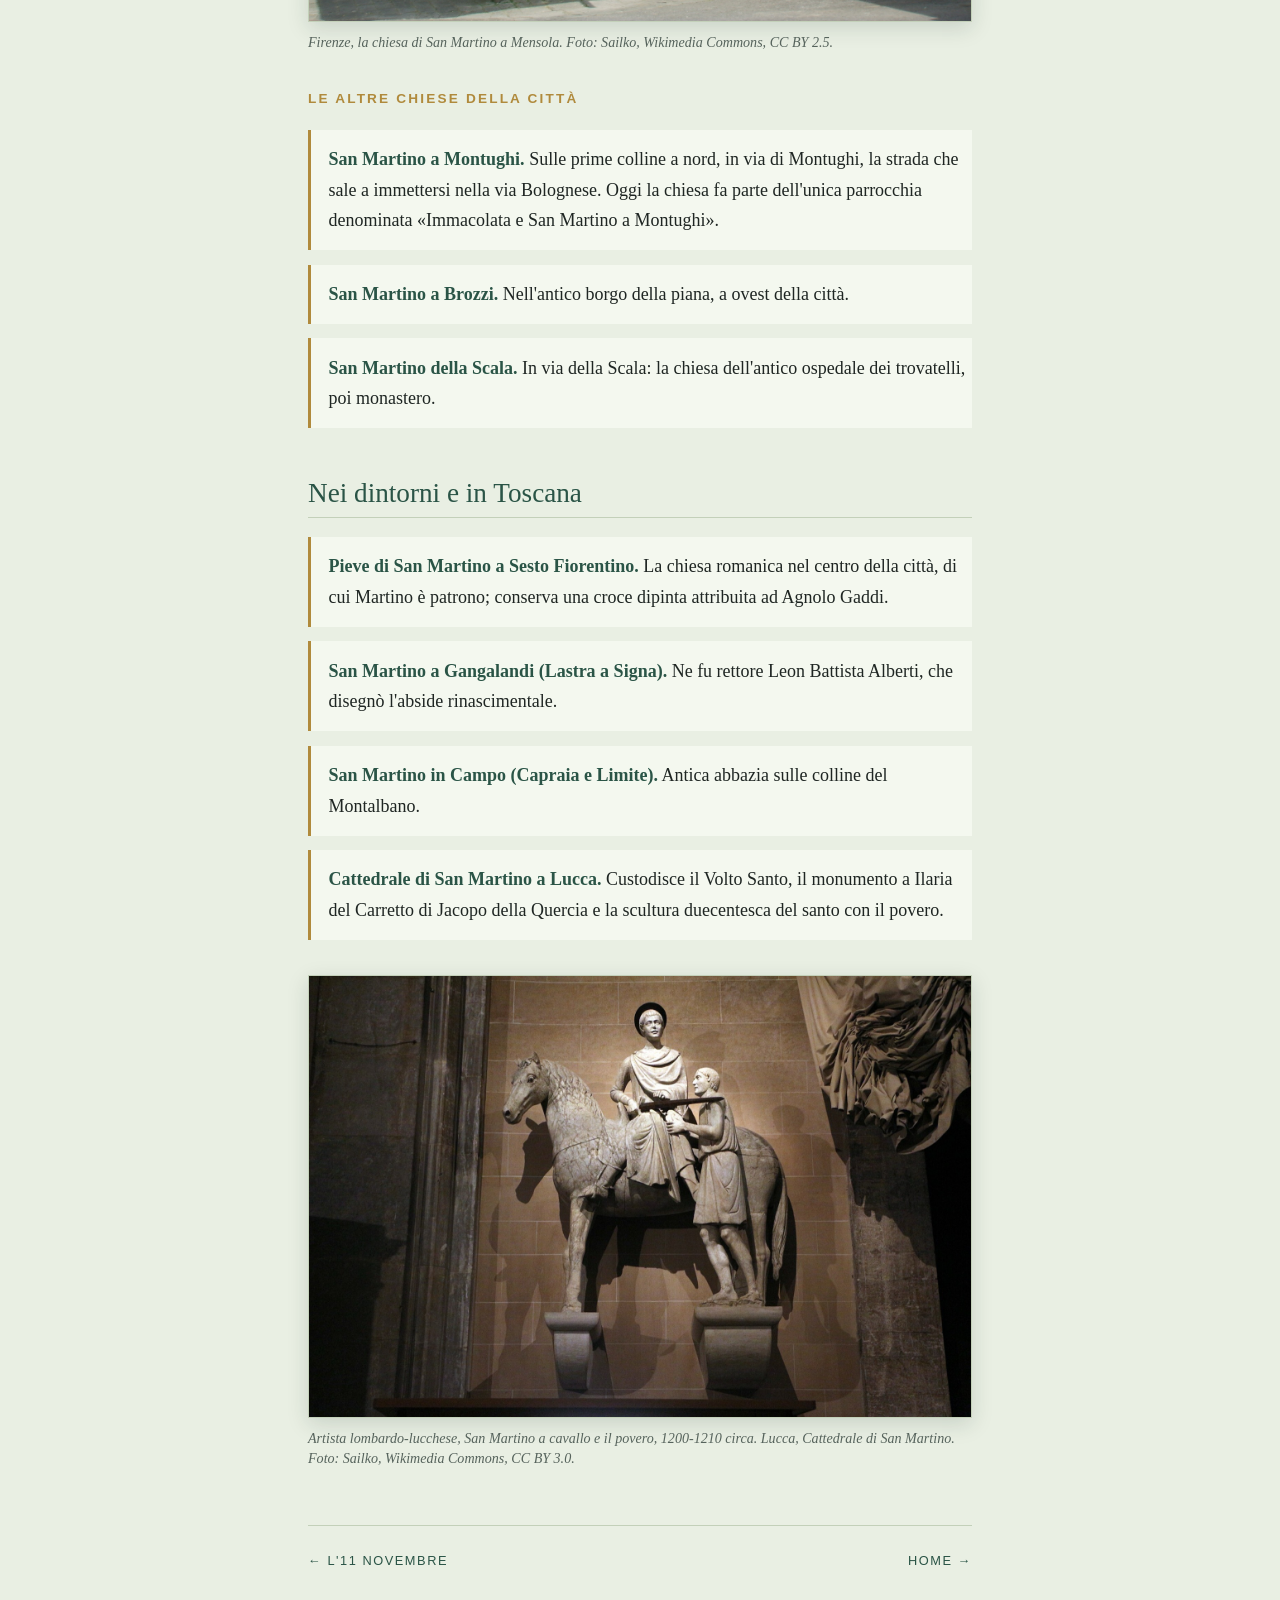
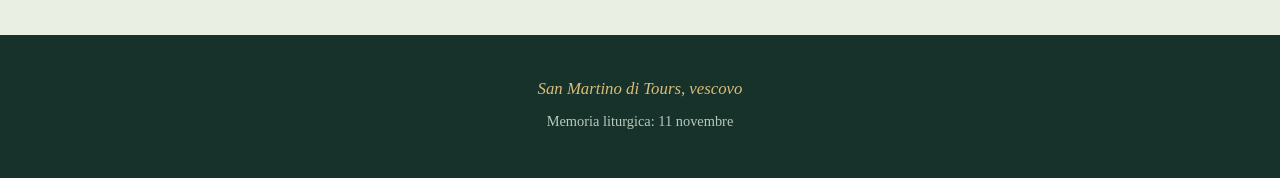
==== commit 0b08f3ee: "Luoghi: Montughi, indirizzo corretto Co-Authored-By: Claude Fable 5.2 <noreply@anthropic.com>" ====
--- a/luoghi.html
+++ b/luoghi.html
@@ -119,8 +119,8 @@
 
     <h3>Le altre chiese della città</h3>
     <ul class="luoghi">
-      <li><strong>San Martino a Montughi.</strong> Sulle prime colline a nord, lungo la via
-      Bolognese. Oggi la chiesa fa parte dell'unica parrocchia denominata «Immacolata e San
+      <li><strong>San Martino a Montughi.</strong> Sulle prime colline a nord, in via di
+      Montughi, la strada che sale a immettersi nella via Bolognese. Oggi la chiesa fa parte dell'unica parrocchia denominata «Immacolata e San
       Martino a Montughi».</li>
       <li><strong>San Martino a Brozzi.</strong> Nell'antico borgo della piana, a ovest della
       città.</li>
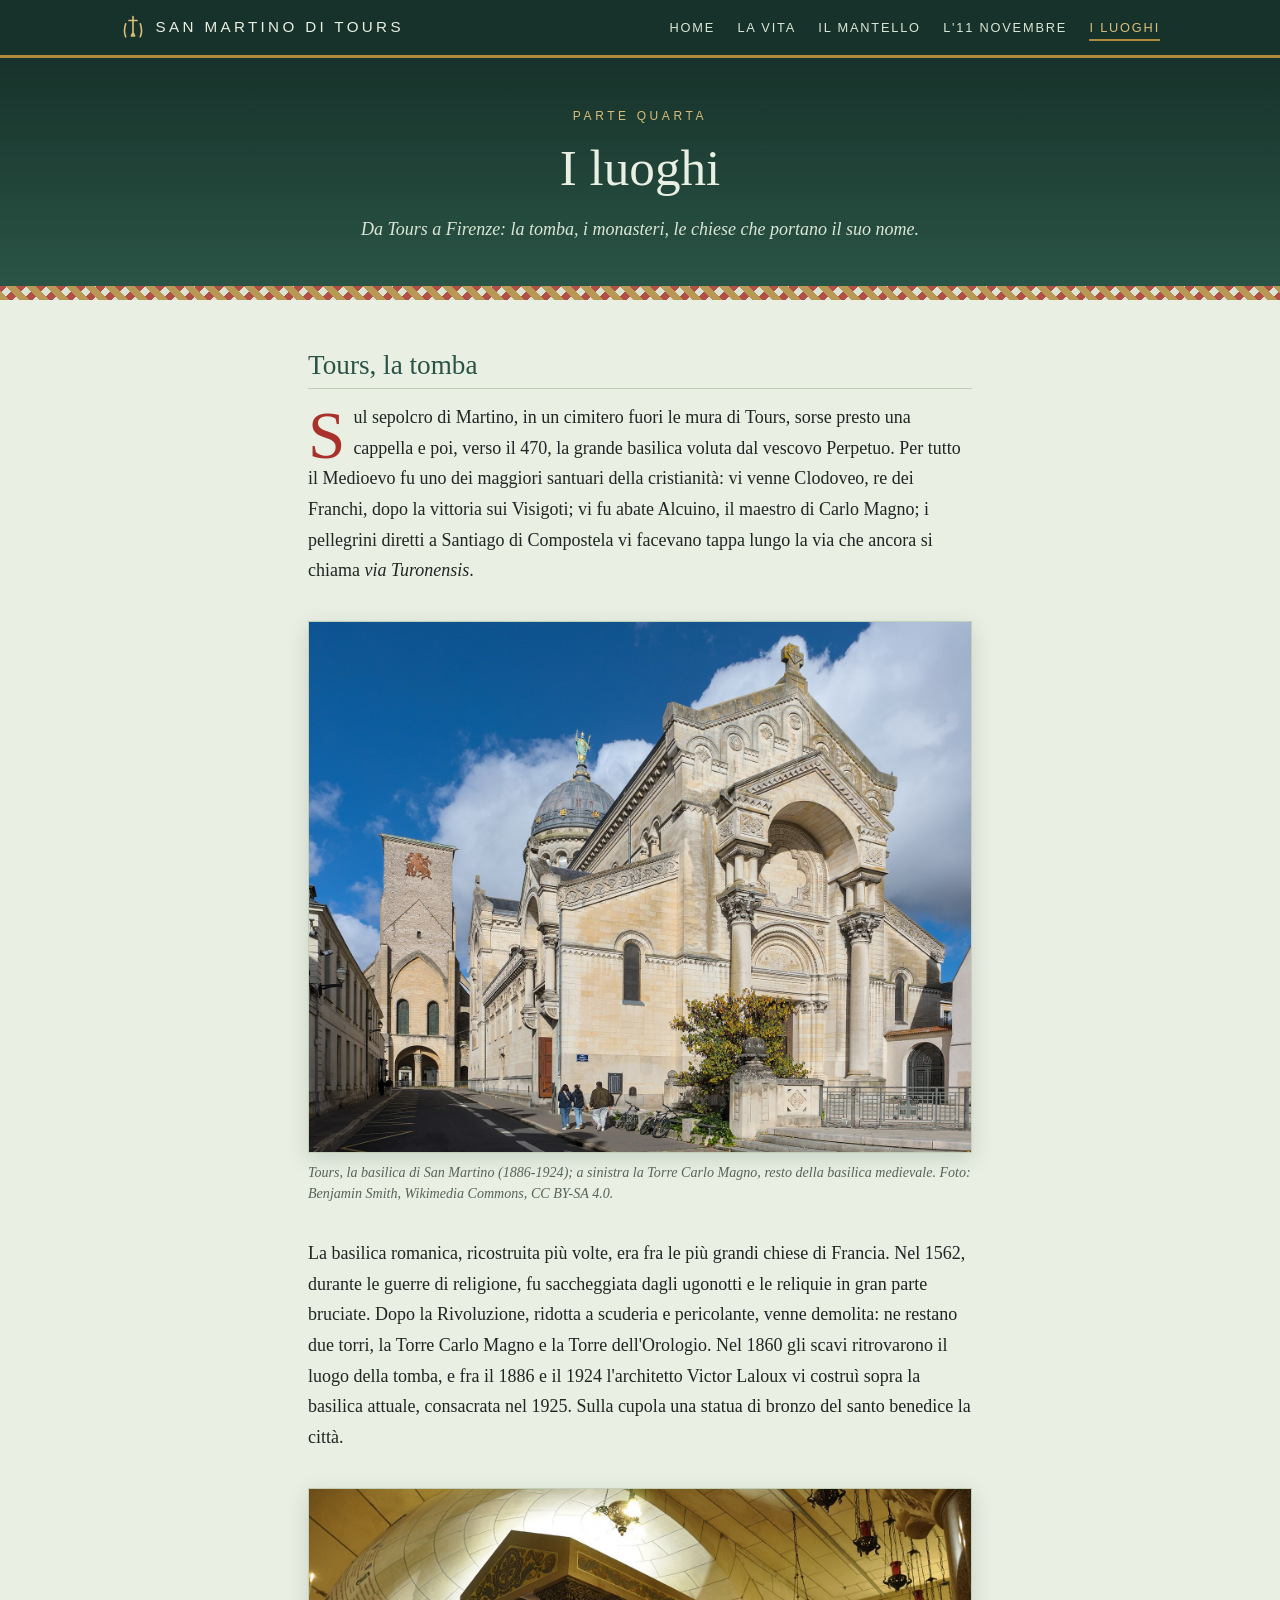
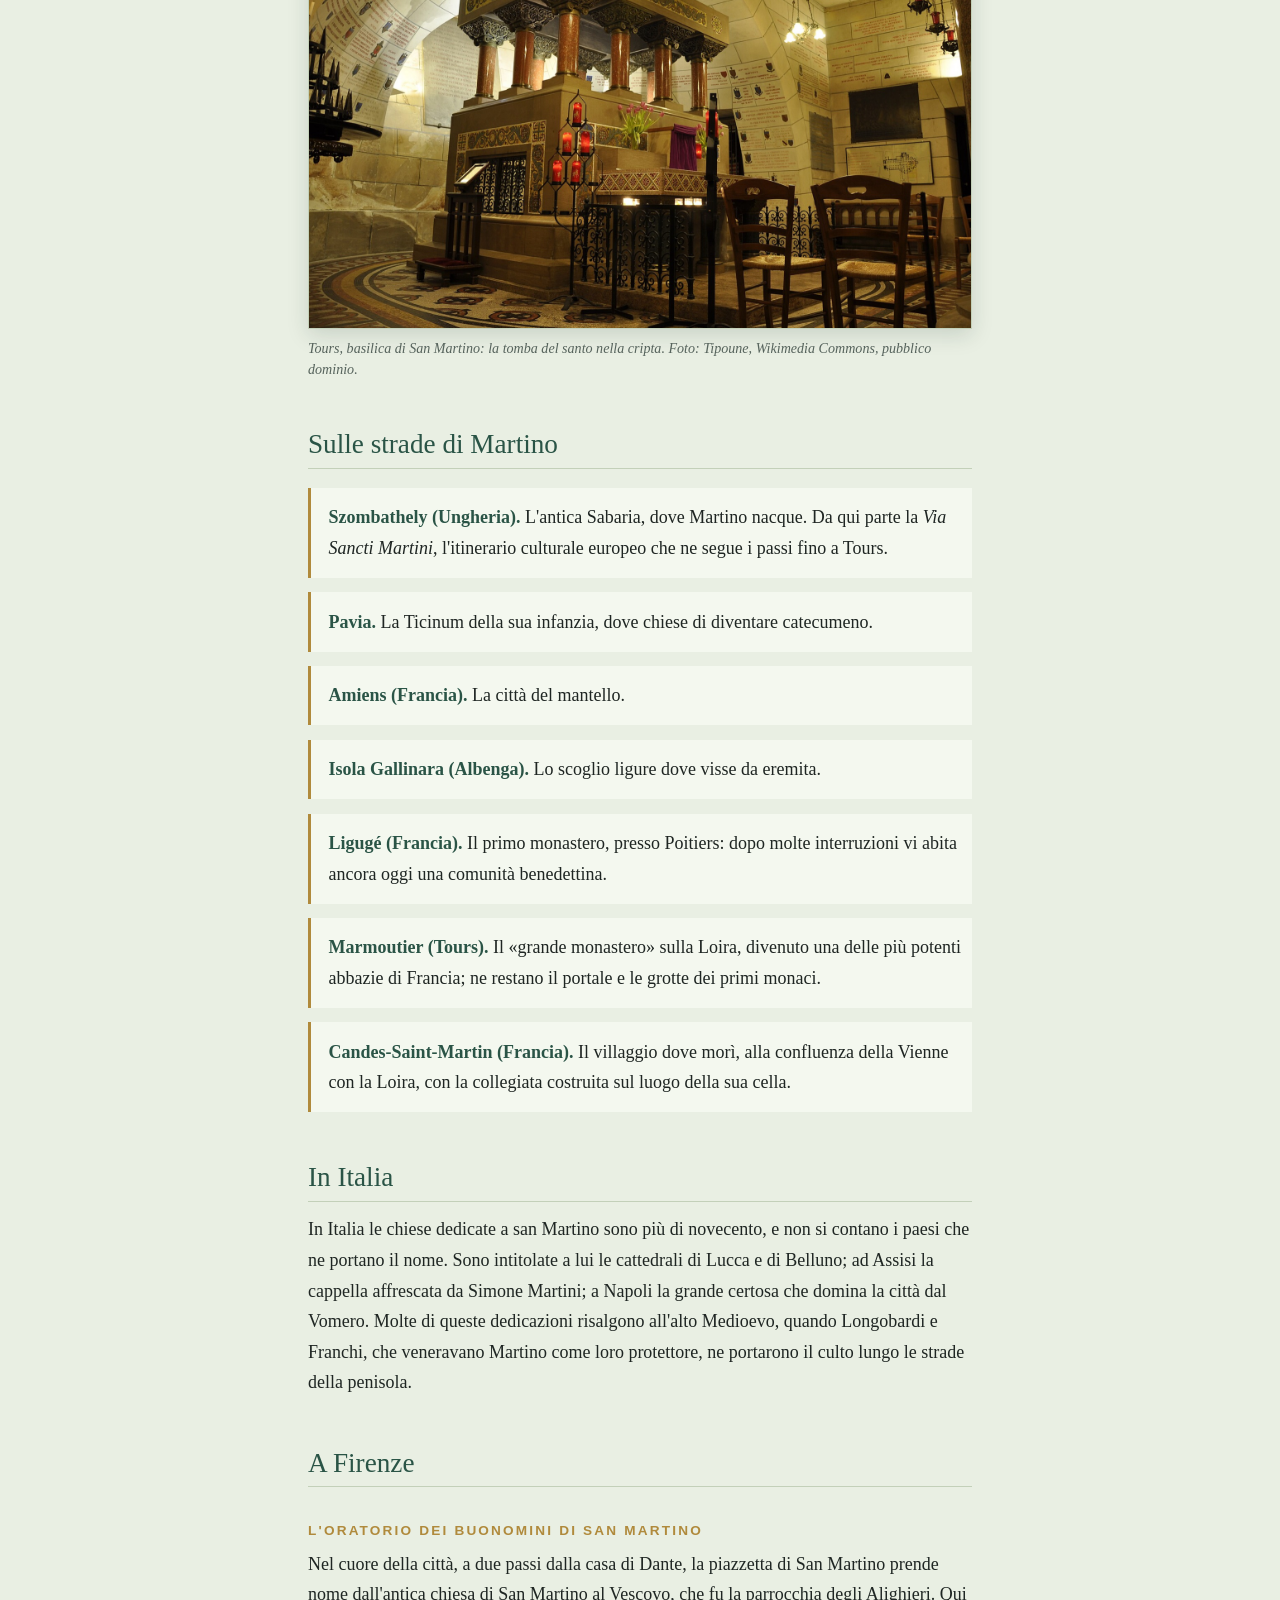
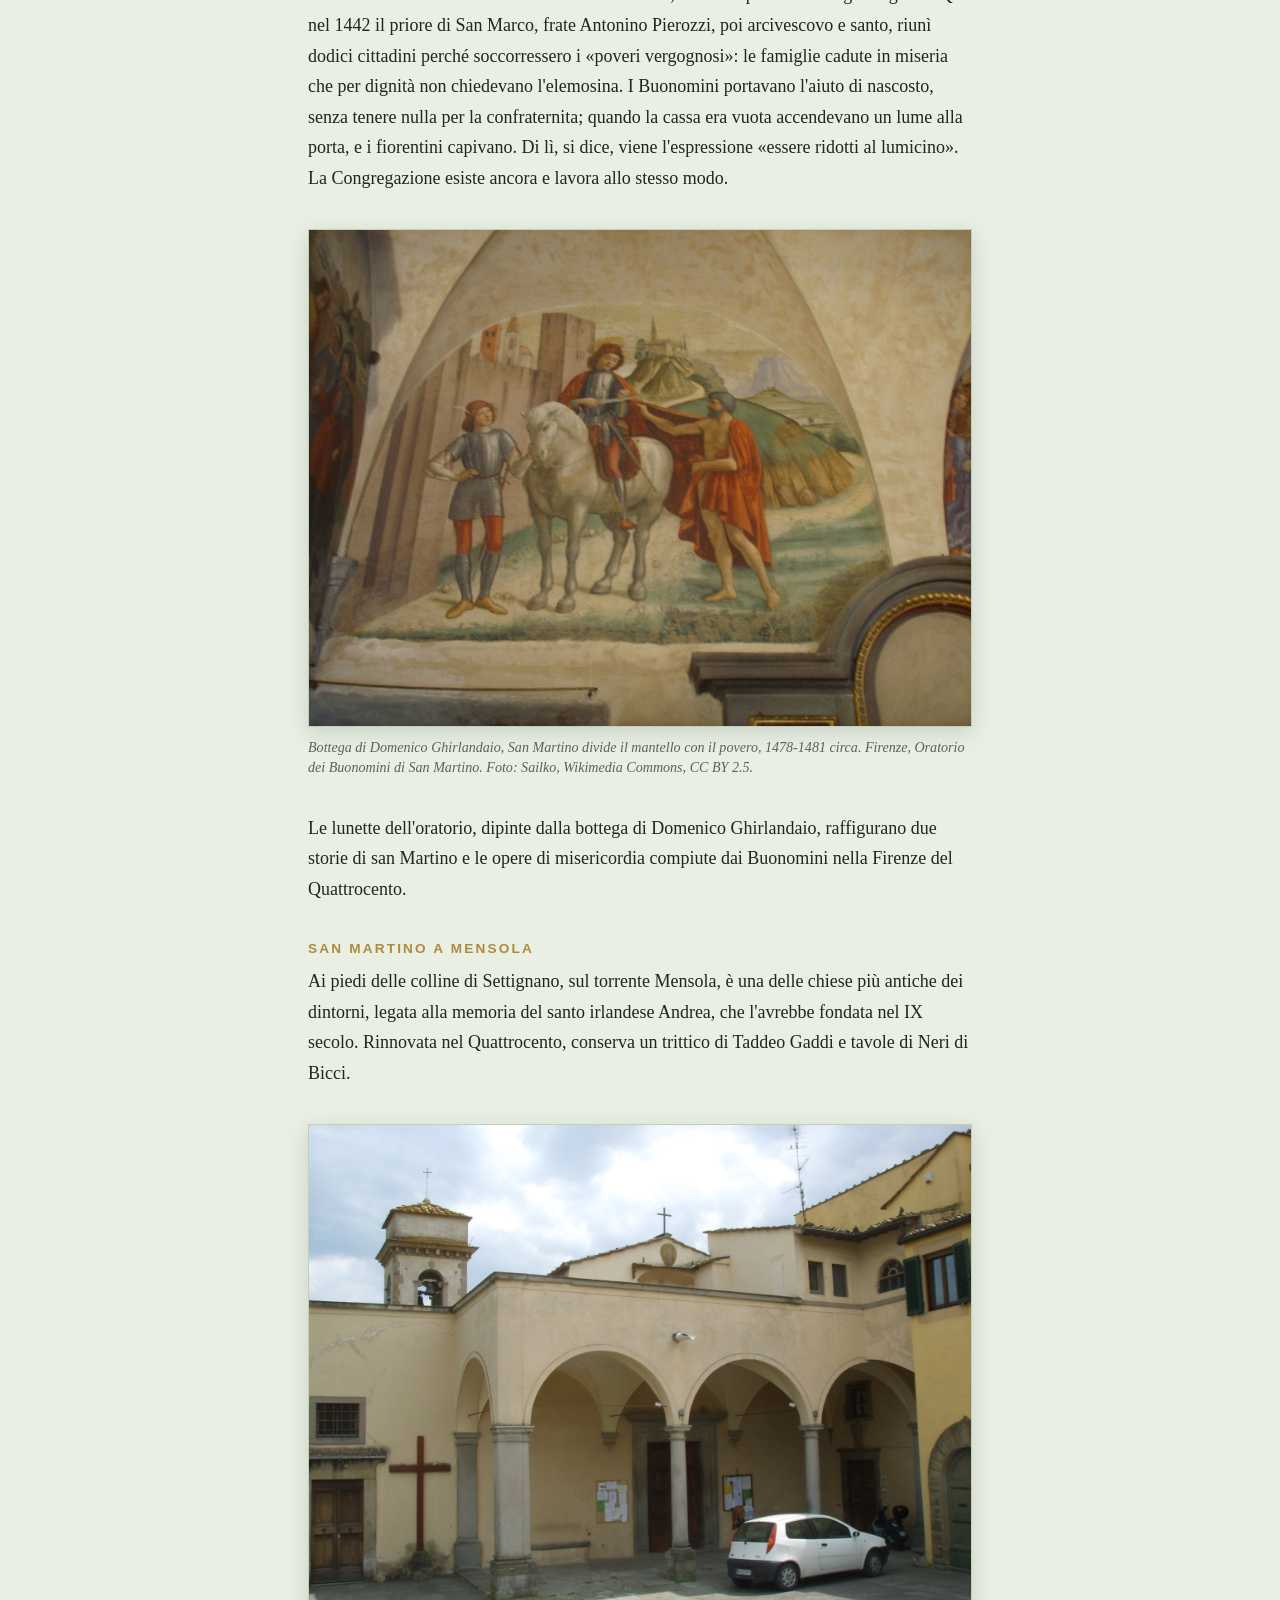
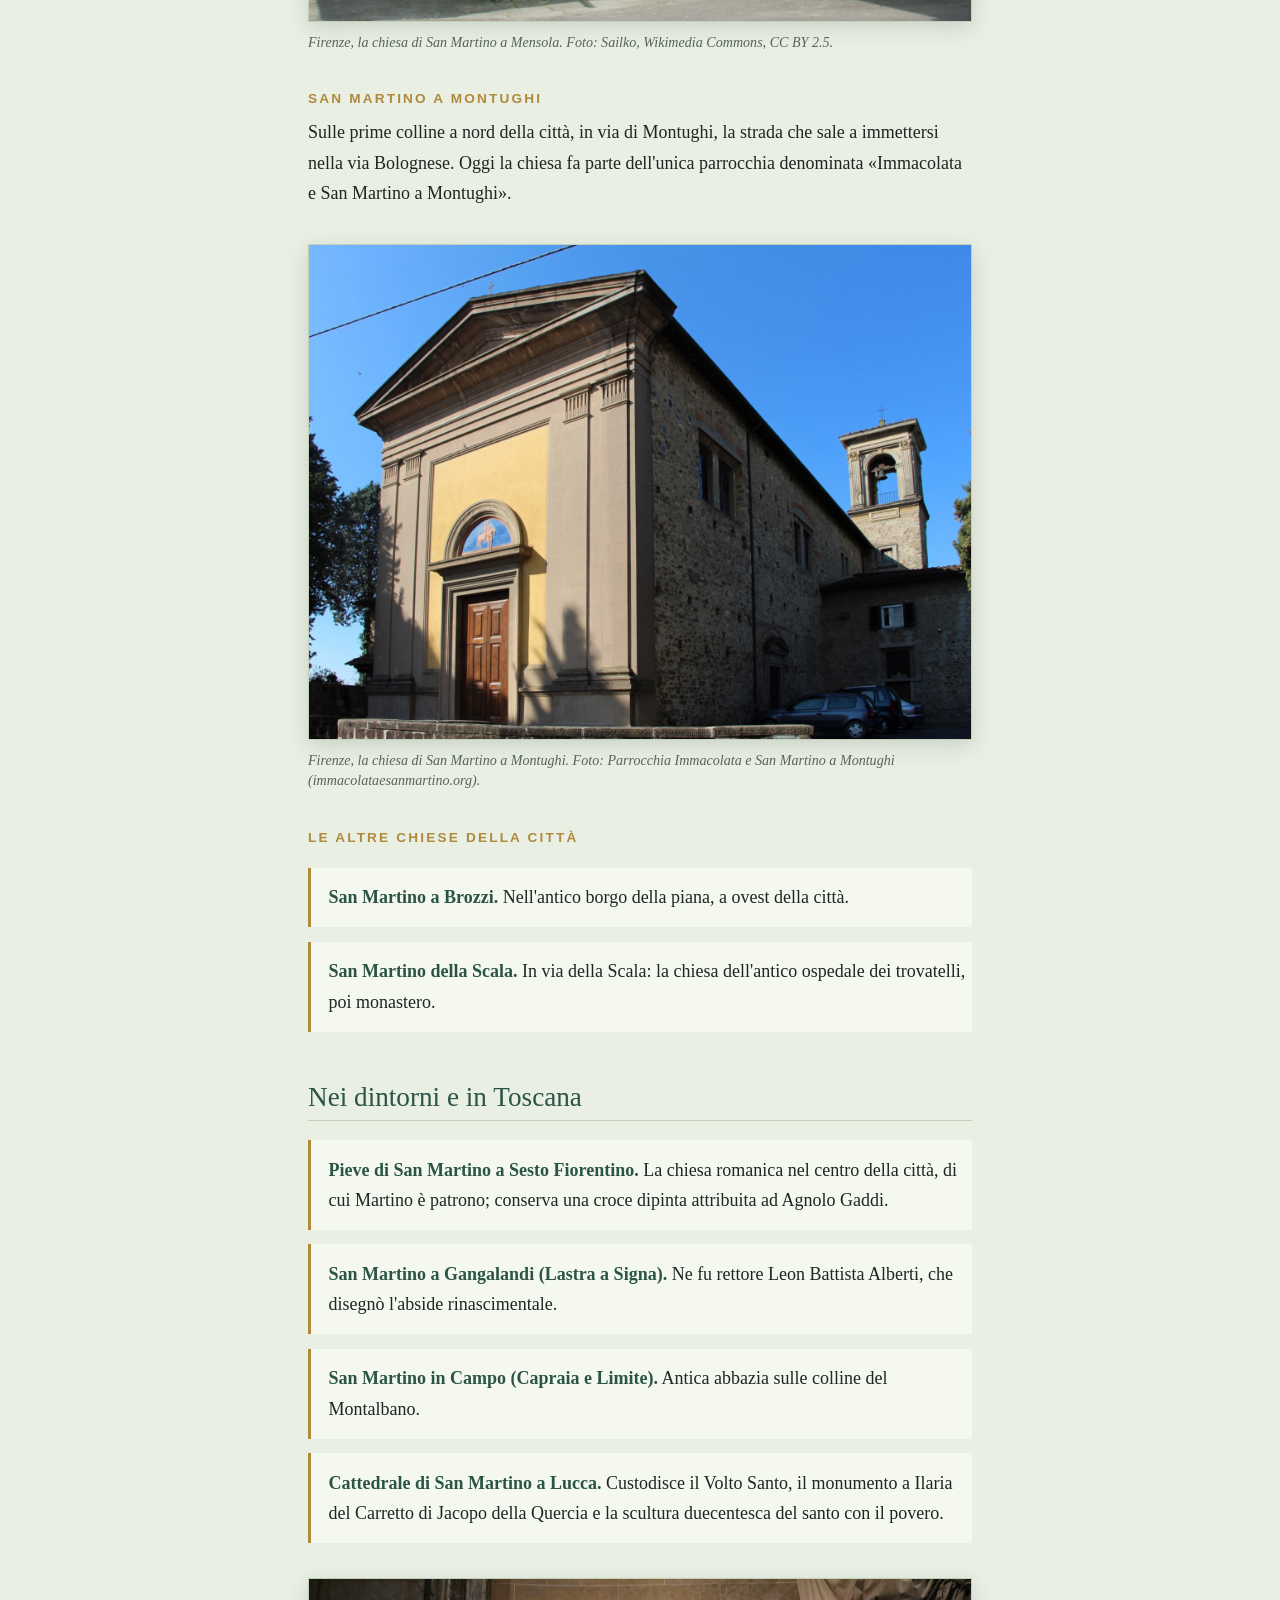
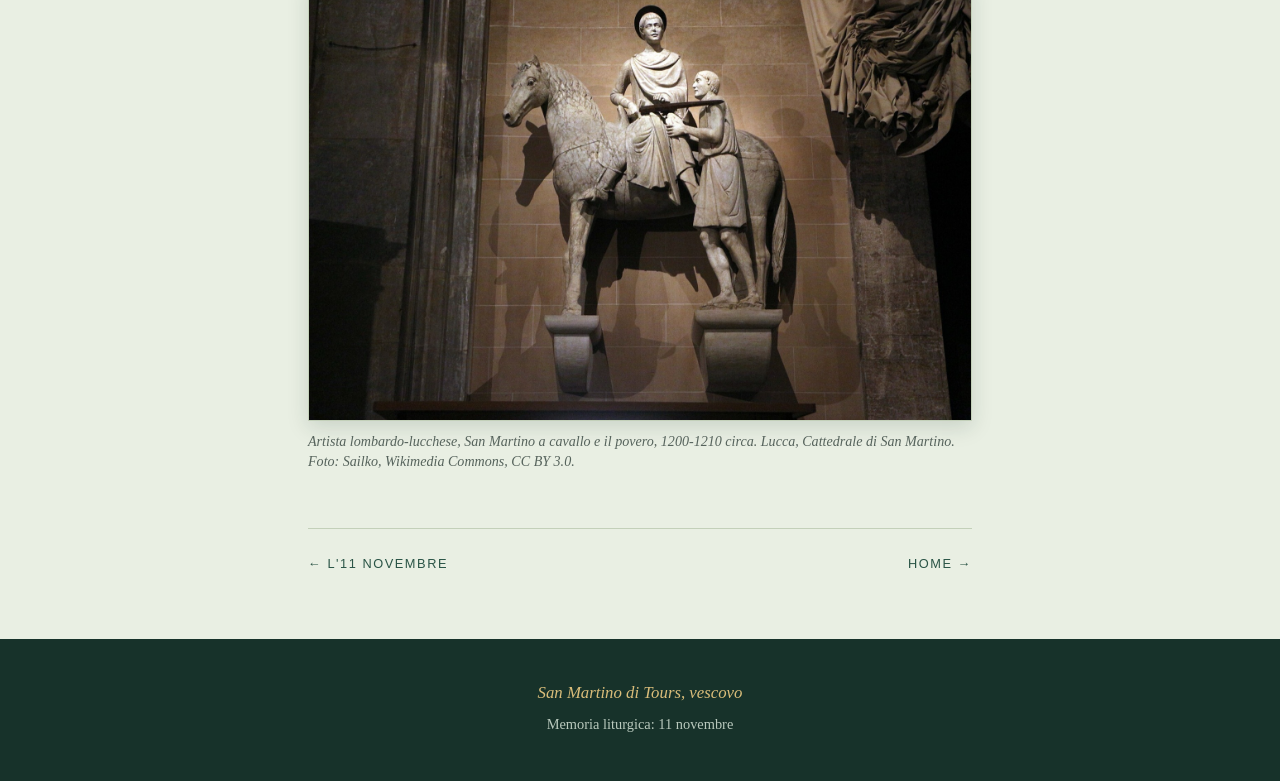
==== commit 876f33e8: "Luoghi: immagine di San Martino a Montughi Co-Authored-By: Claude Fable 5.2 <noreply@anthropic.com>" ====
--- a/luoghi.html
+++ b/luoghi.html
@@ -117,11 +117,18 @@
       <figcaption>Firenze, la chiesa di San Martino a Mensola. Foto: Sailko, Wikimedia Commons, CC BY 2.5.</figcaption>
     </figure>
 
+    <h3>San Martino a Montughi</h3>
+    <p>Sulle prime colline a nord della città, in via di Montughi, la strada che sale a
+    immettersi nella via Bolognese. Oggi la chiesa fa parte dell'unica parrocchia denominata
+    «Immacolata e San Martino a Montughi».</p>
+    <figure class="figura">
+      <img src="img/montughi.jpg" width="1600" height="1194" loading="lazy"
+        alt="Fotografia: la facciata neoclassica della chiesa, con il timpano e il portale sormontato da una lunetta, il fianco in pietra e il piccolo campanile sul retro.">
+      <figcaption>Firenze, la chiesa di San Martino a Montughi. Foto: Parrocchia Immacolata e San Martino a Montughi (immacolataesanmartino.org).</figcaption>
+    </figure>
+
     <h3>Le altre chiese della città</h3>
     <ul class="luoghi">
-      <li><strong>San Martino a Montughi.</strong> Sulle prime colline a nord, in via di
-      Montughi, la strada che sale a immettersi nella via Bolognese. Oggi la chiesa fa parte dell'unica parrocchia denominata «Immacolata e San
-      Martino a Montughi».</li>
       <li><strong>San Martino a Brozzi.</strong> Nell'antico borgo della piana, a ovest della
       città.</li>
       <li><strong>San Martino della Scala.</strong> In via della Scala: la chiesa dell'antico
